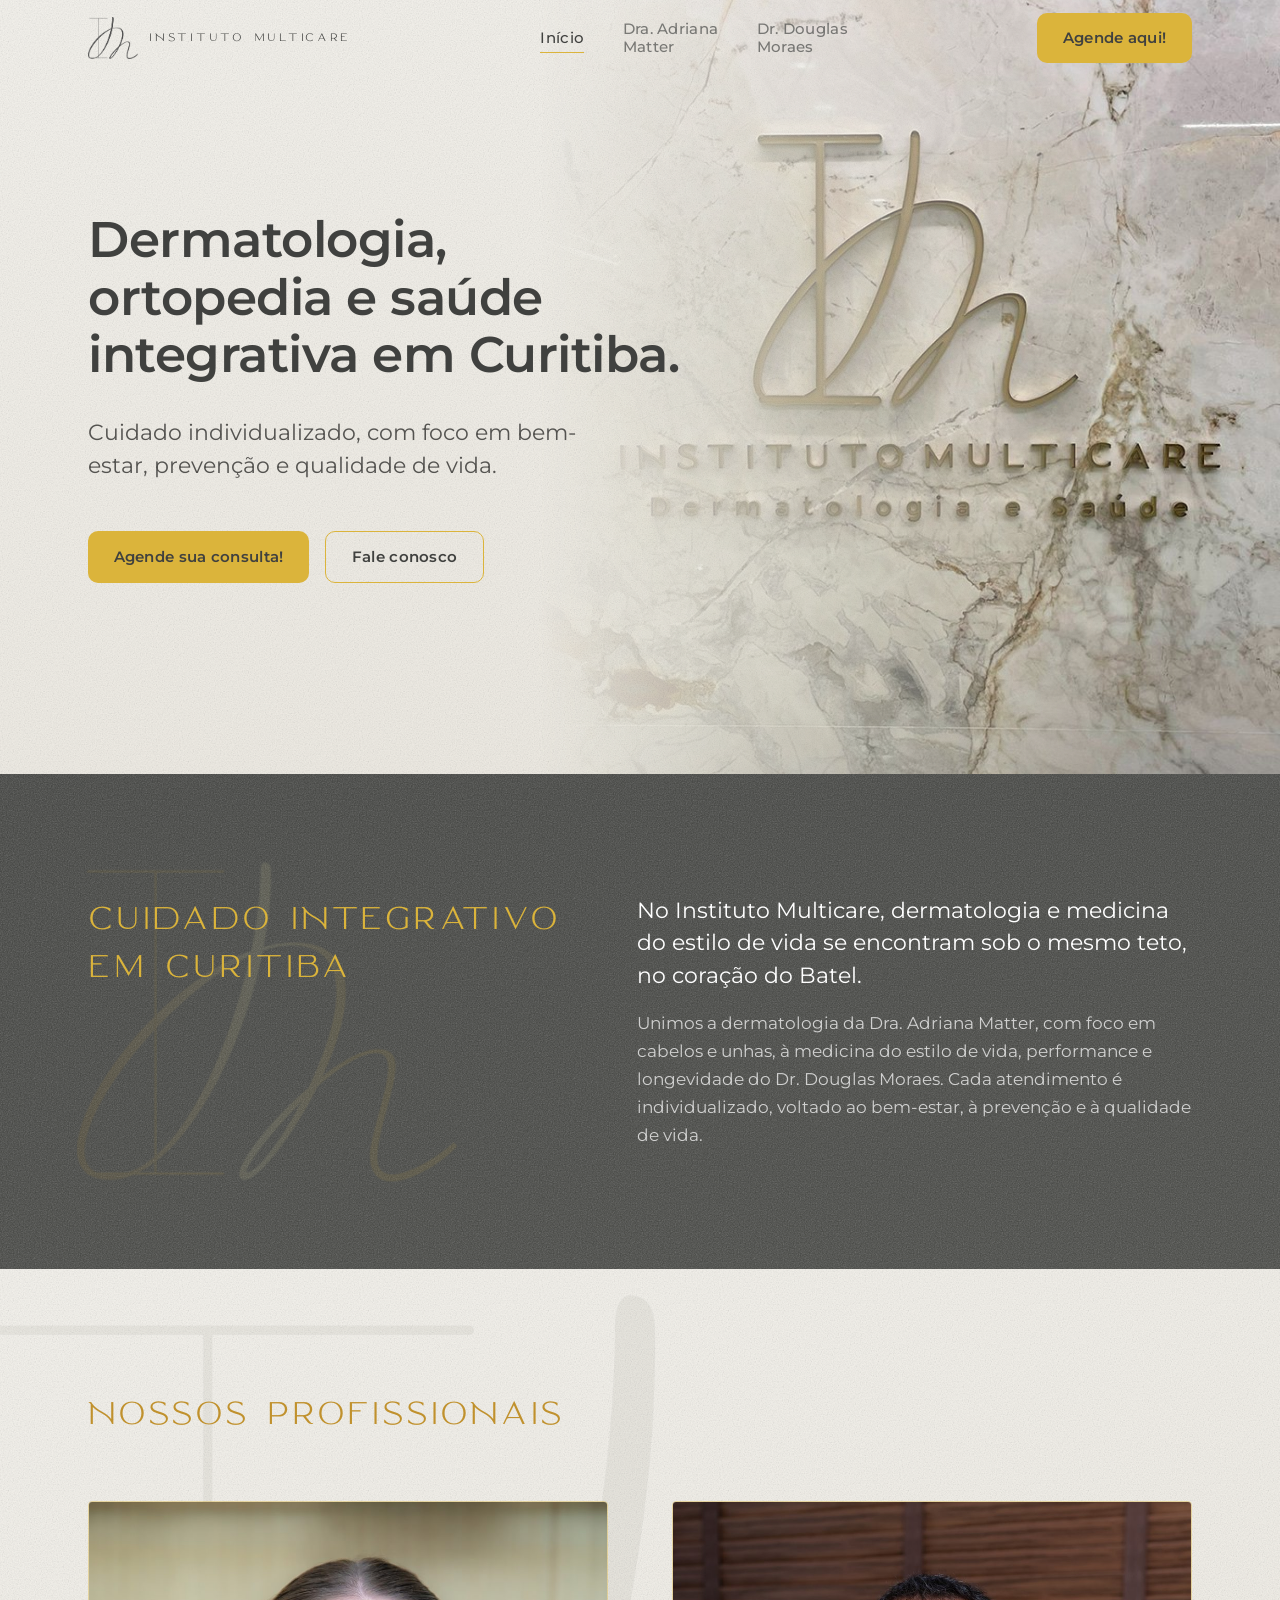
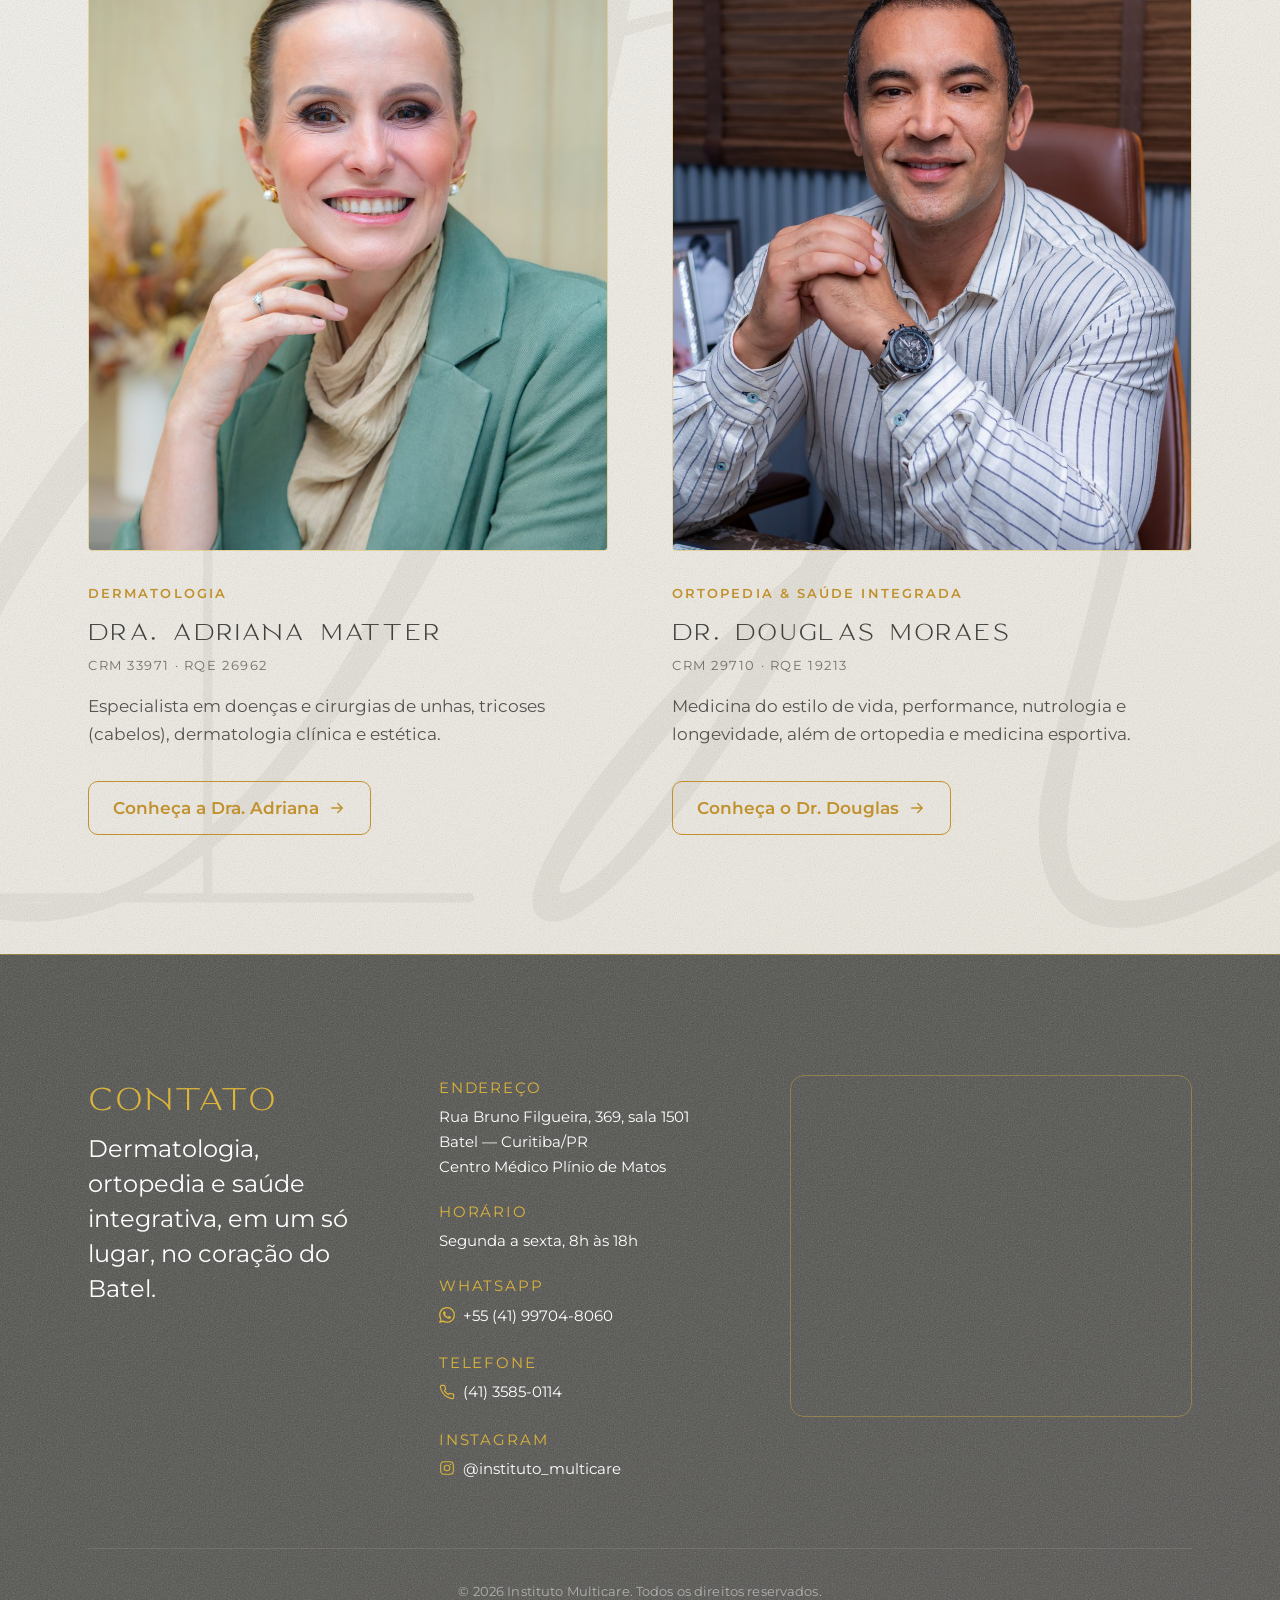
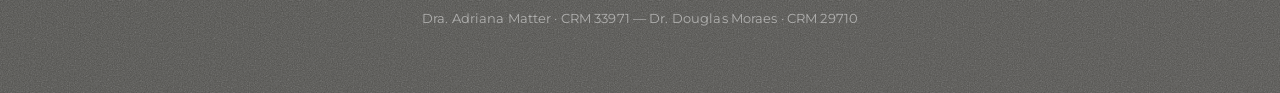
==== index.html @ b4314ad3 "Constrói página da Dra. Adriana e ajusta descrição na Início - Página Adriana: hero, bio, foco em do" ====
<!DOCTYPE html>
<html lang="pt-BR">
  <head>
    <meta charset="UTF-8" />
    <meta name="viewport" content="width=device-width, initial-scale=1.0" />
    <title>Instituto Multicare — Dermatologia, Ortopedia e Saúde Integrativa em Curitiba</title>
    <meta
      name="description"
      content="Instituto Multicare: dermatologia com a Dra. Adriana Matter e ortopedia, medicina do estilo de vida e longevidade com o Dr. Douglas Moraes, no Batel, Curitiba."
    />

    <link rel="preconnect" href="https://fonts.googleapis.com" />
    <link rel="preconnect" href="https://fonts.gstatic.com" crossorigin />
    <link
      href="https://fonts.googleapis.com/css2?family=Montserrat:wght@400;500;600;700&display=swap"
      rel="stylesheet"
    />
    <link rel="preload" as="font" type="font/woff2" href="assets/fonts/marisa.woff2" crossorigin />
    <link rel="icon" href="favicon.ico" sizes="any" />
    <link rel="icon" type="image/png" sizes="32x32" href="assets/img/favicon-32.png" />
    <link rel="apple-touch-icon" href="assets/img/apple-touch-icon.png" />

    <link rel="canonical" href="https://institutomulticare.com.br/" />
    <meta property="og:type" content="website" />
    <meta property="og:site_name" content="Instituto Multicare" />
    <meta property="og:locale" content="pt_BR" />
    <meta property="og:url" content="https://institutomulticare.com.br/" />
    <meta property="og:title" content="Instituto Multicare — Dermatologia, Ortopedia e Saúde Integrativa em Curitiba" />
    <meta property="og:description" content="Instituto Multicare: dermatologia com a Dra. Adriana Matter e ortopedia, medicina do estilo de vida e longevidade com o Dr. Douglas Moraes, no Batel, Curitiba." />
    <meta property="og:image" content="https://institutomulticare.com.br/assets/img/og-image.png" />
    <meta property="og:image:width" content="1200" />
    <meta property="og:image:height" content="630" />
    <meta name="twitter:card" content="summary_large_image" />
    <meta name="twitter:title" content="Instituto Multicare — Dermatologia, Ortopedia e Saúde Integrativa em Curitiba" />
    <meta name="twitter:description" content="Instituto Multicare: dermatologia com a Dra. Adriana Matter e ortopedia, medicina do estilo de vida e longevidade com o Dr. Douglas Moraes, no Batel, Curitiba." />
    <meta name="twitter:image" content="https://institutomulticare.com.br/assets/img/og-image.png" />

    <link rel="stylesheet" href="assets/css/styles.css" />
    <script src="assets/js/main.js" defer></script>
  </head>
  <body>
    <a class="skip-link" href="#main">Pular para o conteúdo</a>

    <!-- ===================== Navbar (compartilhada) ===================== -->
    <header class="nav nav--on-light" data-nav>
      <div class="container nav__inner">
        <a class="nav__brand" href="index.html" aria-label="Instituto Multicare — Início">
          <img src="assets/img/isotipo-branco.png" alt="" width="262" height="220" />
          <span class="nav__wordmark">Instituto Multicare</span>
        </a>

        <nav aria-label="Navegação principal">
          <ul class="nav__menu">
            <li><a class="nav__link" href="index.html" aria-current="page">Início</a></li>
            <li><a class="nav__link" href="adriana.html">Dra. Adriana<br />Matter</a></li>
            <li><a class="nav__link" href="douglas.html">Dr. Douglas<br />Moraes</a></li>
          </ul>
        </nav>

        <div class="nav__actions">
          <a
            class="btn btn--primary"
            href="https://wa.me/5541997048060?text=Ol%C3%A1!%20Gostaria%20de%20agendar%20uma%20consulta%20no%20Instituto%20Multicare.%20Poderiam%20me%20ajudar%20com%20os%20hor%C3%A1rios%20dispon%C3%ADveis%3F"
            target="_blank"
            rel="noopener"
            >Agende aqui!</a
          >
          <button
            class="nav__toggle"
            type="button"
            data-nav-toggle
            aria-expanded="false"
            aria-controls="nav-panel"
            aria-label="Abrir menu"
          >
            <span></span>
          </button>
        </div>
      </div>

      <!-- Painel mobile -->
      <div class="nav__panel" id="nav-panel" data-nav-panel>
        <ul class="nav__menu">
          <li><a class="nav__link" href="index.html" aria-current="page">Início</a></li>
          <li><a class="nav__link" href="adriana.html">Dra. Adriana<br />Matter</a></li>
          <li><a class="nav__link" href="douglas.html">Dr. Douglas<br />Moraes</a></li>
        </ul>
        <a
          class="btn btn--primary"
          href="https://wa.me/5541997048060?text=Ol%C3%A1!%20Gostaria%20de%20agendar%20uma%20consulta%20no%20Instituto%20Multicare.%20Poderiam%20me%20ajudar%20com%20os%20hor%C3%A1rios%20dispon%C3%ADveis%3F"
          target="_blank"
          rel="noopener"
          >Agende sua consulta</a
        >
      </div>
    </header>

    <!-- ===================== Conteúdo ===================== -->
    <main id="main">
      <!-- Hero (provisório — seções da Início serão construídas em seguida) -->
      <section class="hero hero--home">
        <div class="hero__media" role="img" aria-label="Recepção do Instituto Multicare, com a marca em destaque na parede de mármore"></div>
        <div class="container">
          <div class="hero__inner">
            <h1 class="sr-only">
              Instituto Multicare — Dermatologia, Ortopedia e Saúde Integrativa em Curitiba
            </h1>
            <p class="hero__lead reveal">
              Dermatologia, ortopedia e saúde integrativa em Curitiba.
            </p>
            <p class="hero__sub reveal" style="--reveal-delay: 0.12s">
              Cuidado individualizado, com foco em bem-estar, prevenção e
              qualidade de vida.
            </p>
          <div class="hero__cta reveal" style="--reveal-delay: 0.24s">
            <a
              class="btn btn--primary"
              href="https://wa.me/5541997048060?text=Ol%C3%A1!%20Gostaria%20de%20agendar%20uma%20consulta%20no%20Instituto%20Multicare.%20Poderiam%20me%20ajudar%20com%20os%20hor%C3%A1rios%20dispon%C3%ADveis%3F"
              target="_blank"
              rel="noopener"
              >Agende sua consulta!</a
            >
            <a class="btn btn--ghost" href="#contato">Fale conosco</a>
          </div>
          </div>
        </div>
      </section>

      <!-- Sobre o instituto -->
      <section class="section section--dark" aria-labelledby="sobre-titulo">
        <div class="container intro">
          <h2 class="t-headline reveal" id="sobre-titulo">Cuidado integrativo em Curitiba</h2>
          <div class="intro__text reveal" style="--reveal-delay: 0.12s">
            <p>
              No Instituto Multicare, dermatologia e medicina do estilo de vida
              se encontram sob o mesmo teto, no coração do Batel.
            </p>
            <p>
              Unimos a dermatologia da Dra. Adriana Matter, com foco em cabelos e
              unhas, à medicina do estilo de vida, performance e longevidade do
              Dr. Douglas Moraes. Cada atendimento é individualizado, voltado ao
              bem-estar, à prevenção e à qualidade de vida.
            </p>
          </div>
        </div>
      </section>

      <!-- As duas frentes -->
      <section class="section section--light" aria-labelledby="medicos-titulo">
        <div class="container">
          <h2 class="t-headline section-heading section-heading--gold reveal" id="medicos-titulo">Nossos profissionais</h2>
          <div class="fronts">
            <a class="front reveal" href="adriana.html">
              <div class="front__media">
                <img
                  src="assets/img/dra-adriana.jpg"
                  alt="Dra. Adriana Matter"
                  width="1000"
                  height="1500"
                  loading="lazy"
                />
              </div>
              <span class="front__label">Dermatologia</span>
              <h3 class="front__name">Dra. Adriana Matter</h3>
              <p class="front__cred">CRM 33971 · RQE 26962</p>
              <p class="front__desc">
                Especialista em doenças e cirurgias de unhas, tricoses
                (cabelos), dermatologia clínica e estética.
              </p>
              <span class="front__more">
                Conheça a Dra. Adriana
                <svg viewBox="0 0 24 24" fill="none" stroke="currentColor" stroke-width="2" stroke-linecap="round" stroke-linejoin="round" aria-hidden="true"><path d="M5 12h14M13 6l6 6-6 6"/></svg>
              </span>
            </a>

            <a class="front reveal" href="douglas.html" style="--reveal-delay: 0.12s">
              <div class="front__media">
                <img
                  src="assets/img/dr-douglas.jpg"
                  alt="Dr. Douglas Moraes"
                  width="1000"
                  height="1500"
                  loading="lazy"
                />
              </div>
              <span class="front__label">Ortopedia &amp; Saúde Integrada</span>
              <h3 class="front__name">Dr. Douglas Moraes</h3>
              <p class="front__cred">CRM 29710 · RQE 19213</p>
              <p class="front__desc">
                Medicina do estilo de vida, performance, nutrologia e
                longevidade, além de ortopedia e medicina esportiva.
              </p>
              <span class="front__more">
                Conheça o Dr. Douglas
                <svg viewBox="0 0 24 24" fill="none" stroke="currentColor" stroke-width="2" stroke-linecap="round" stroke-linejoin="round" aria-hidden="true"><path d="M5 12h14M13 6l6 6-6 6"/></svg>
              </span>
            </a>
          </div>
        </div>
      </section>
    </main>

    <!-- ===================== Rodapé / Contato (compartilhado) ===================== -->
    <footer class="footer" id="contato">
      <div class="container">
        <div class="footer__grid">
          <div class="footer__brand reveal">
            <span class="eyebrow footer__eyebrow">Contato</span>
            <p>
              Dermatologia, ortopedia e saúde integrativa, em um só lugar, no
              coração do Batel.
            </p>
          </div>

          <div class="reveal" style="--reveal-delay: 0.1s">
            <ul class="footer__list">
              <li>
                <span class="footer__label">Endereço</span>
                Rua Bruno Filgueira, 369, sala 1501<br />Batel — Curitiba/PR<br />Centro
                Médico Plínio de Matos
              </li>
              <li>
                <span class="footer__label">Horário</span>
                Segunda a sexta, 8h às 18h
              </li>
              <li>
                <span class="footer__label">WhatsApp</span>
                <a
                  href="https://wa.me/5541997048060?text=Ol%C3%A1!%20Gostaria%20de%20agendar%20uma%20consulta%20no%20Instituto%20Multicare.%20Poderiam%20me%20ajudar%20com%20os%20hor%C3%A1rios%20dispon%C3%ADveis%3F"
                  target="_blank"
                  rel="noopener"
                  ><svg viewBox="0 0 24 24" fill="currentColor" aria-hidden="true"><path d="M.057 24l1.687-6.163a11.867 11.867 0 0 1-1.587-5.945C.16 5.335 5.495 0 12.05 0a11.82 11.82 0 0 1 8.413 3.488 11.82 11.82 0 0 1 3.48 8.414c-.003 6.557-5.338 11.892-11.893 11.892a11.9 11.9 0 0 1-5.688-1.448L.057 24zm6.597-3.807c1.676.995 3.276 1.591 5.392 1.592 5.448 0 9.886-4.434 9.889-9.885.002-5.462-4.415-9.89-9.881-9.892-5.452 0-9.887 4.434-9.889 9.884a9.86 9.86 0 0 0 1.51 5.26l-.999 3.648 3.737-.981zm11.387-5.464c-.074-.124-.272-.198-.57-.347-.297-.149-1.758-.868-2.031-.967-.272-.099-.47-.149-.669.149-.198.297-.768.967-.941 1.165-.173.198-.347.223-.644.074-.297-.149-1.255-.462-2.39-1.475-.883-.788-1.48-1.761-1.653-2.059-.173-.297-.018-.458.13-.606.134-.133.297-.347.446-.521.151-.172.2-.296.3-.495.099-.198.05-.372-.025-.521-.075-.148-.669-1.611-.916-2.206-.242-.579-.487-.501-.669-.51l-.57-.01c-.198 0-.52.074-.792.372-.272.297-1.04 1.016-1.04 2.479 0 1.462 1.065 2.875 1.213 3.074.149.198 2.096 3.2 5.077 4.487.709.306 1.263.489 1.694.626.712.226 1.36.194 1.872.118.571-.085 1.758-.719 2.006-1.413.248-.695.248-1.29.173-1.414z"/></svg>+55 (41) 99704-8060</a
                >
              </li>
              <li>
                <span class="footer__label">Telefone</span>
                <a href="tel:+554135850114"><svg viewBox="0 0 24 24" fill="none" stroke="currentColor" stroke-width="1.7" stroke-linecap="round" stroke-linejoin="round" aria-hidden="true"><path d="M22 16.92v3a2 2 0 0 1-2.18 2 19.79 19.79 0 0 1-8.63-3.07 19.5 19.5 0 0 1-6-6 19.79 19.79 0 0 1-3.07-8.67A2 2 0 0 1 4.11 2h3a2 2 0 0 1 2 1.72c.13.96.36 1.9.7 2.81a2 2 0 0 1-.45 2.11L8.09 9.91a16 16 0 0 0 6 6l1.27-1.27a2 2 0 0 1 2.11-.45c.91.34 1.85.57 2.81.7A2 2 0 0 1 22 16.92z"/></svg>(41) 3585-0114</a>
              </li>
              <li>
                <span class="footer__label">Instagram</span>
                <a href="https://www.instagram.com/instituto_multicare/" target="_blank" rel="noopener"><svg viewBox="0 0 24 24" fill="none" aria-hidden="true"><rect x="2.5" y="2.5" width="19" height="19" rx="5" stroke="currentColor" stroke-width="1.6"/><circle cx="12" cy="12" r="4.2" stroke="currentColor" stroke-width="1.6"/><circle cx="17.3" cy="6.7" r="1.1" fill="currentColor"/></svg>@instituto_multicare</a>
              </li>
            </ul>
          </div>

          <div class="reveal" style="--reveal-delay: 0.2s">
            <div class="footer__map">
              <iframe
                title="Mapa — Instituto Multicare, Rua Bruno Filgueira 369, Curitiba"
                src="https://maps.google.com/maps?q=Instituto%20Multicare%2C%20Rua%20Bruno%20Filgueira%20369%2C%20Curitiba&z=16&output=embed"
                loading="lazy"
                referrerpolicy="no-referrer-when-downgrade"
              ></iframe>
            </div>
          </div>
        </div>

        <div class="footer__bottom">
          <span>© <span data-year>2026</span> Instituto Multicare. Todos os direitos reservados.</span>
          <span>Dra. Adriana Matter · CRM 33971 — Dr. Douglas Moraes · CRM 29710</span>
        </div>
      </div>
    </footer>
  </body>
</html>
---- assets/css/styles.css ----
/* =========================================================================
   Instituto Multicare — Sistema de design "A Linha Dourada"
   Fundação compartilhada: tokens, base, navbar, rodapé, acordeão.
   ========================================================================= */

/* ---------- Fontes ---------- */
@font-face {
  font-family: "Marisa";
  src: url("../fonts/marisa.woff2") format("woff2");
  font-weight: 400;
  font-style: normal;
  font-display: swap;
}
@font-face {
  font-family: "Marisa";
  src: url("../fonts/marisa-bold.woff2") format("woff2");
  font-weight: 700;
  font-style: normal;
  font-display: swap;
}

/* ---------- Tokens ---------- */
:root {
  /* Paleta (identidade visual travada) */
  --charcoal: #40413f;
  --slate: #545350;
  --gold: #dbb43b;
  --gold-deep: #c0912d;
  --cream: #fff9b8;
  --white: #ffffff;

  /* Tinta */
  --ink: var(--white);
  --ink-muted: rgba(255, 255, 255, 0.72);
  --ink-faint: rgba(255, 255, 255, 0.5);

  /* Superfícies (camadas tonais sobre o fundo) */
  --surface: rgba(255, 255, 255, 0.04);
  --surface-hover: rgba(255, 255, 255, 0.07);

  /* Fios dourados */
  --rule: 1px solid rgba(219, 180, 59, 0.4);
  --rule-strong: 1px solid var(--gold);
  --hairline-faint: 1px solid rgba(255, 255, 255, 0.1);

  /* Superfícies claras (hero + seções claras) */
  --paper-1: #f4f2ec;
  --paper-2: #ece8df;

  /* Grão tátil reutilizável (SVG fractalNoise alpha translúcido).
     Sobre fundo escuro vira textura suave; sobre fundo claro, micro-granulado. */
  --grain: url("data:image/svg+xml,%3Csvg xmlns='http://www.w3.org/2000/svg' width='180' height='180'%3E%3Cfilter id='n'%3E%3CfeTurbulence type='fractalNoise' baseFrequency='0.82' numOctaves='2' stitchTiles='stitch'/%3E%3CfeColorMatrix type='saturate' values='0'/%3E%3CfeComponentTransfer%3E%3CfeFuncA type='linear' slope='0.3'/%3E%3C/feComponentTransfer%3E%3C/filter%3E%3Crect width='100%25' height='100%25' filter='url(%23n)'/%3E%3C/svg%3E");

  /* Tipografia */
  --font-display: "Marisa", "Century Gothic", "Montserrat", sans-serif;
  --font-body: "Montserrat", system-ui, -apple-system, sans-serif;

  /* Espaçamento */
  --space-xs: 0.5rem;
  --space-sm: 1rem;
  --space-md: 2rem;
  --space-lg: 4rem;
  --space-xl: clamp(4.5rem, 10vw, 7.5rem);
  --container: 1200px;
  --gutter: clamp(1.25rem, 5vw, 3rem);

  /* Raio */
  --radius-sm: 2px;
  --radius-md: 4px;
  --radius-btn: 10px;

  /* Movimento */
  --ease-out: cubic-bezier(0.22, 1, 0.36, 1);
  --dur-fast: 0.2s;
  --dur: 0.4s;

  /* Camadas */
  --z-nav: 200;
  --z-nav-panel: 150;
  --z-skip: 300;

  /* Navbar */
  --nav-h: 76px;
}

/* ---------- Reset / base ---------- */
*,
*::before,
*::after {
  box-sizing: border-box;
}
* {
  margin: 0;
}
html {
  scroll-behavior: smooth;
  scroll-padding-top: var(--nav-h);
  -webkit-text-size-adjust: 100%;
}
body {
  min-height: 100vh;
  font-family: var(--font-body);
  font-size: clamp(1rem, 0.96rem + 0.2vw, 1.0625rem);
  line-height: 1.65;
  color: var(--ink);
  background-image: var(--grain),
    linear-gradient(162deg, #3b3c3a 0%, #494a46 52%, #545350 100%);
  background-repeat: repeat, no-repeat;
  background-size: 180px 180px, cover;
  -webkit-font-smoothing: antialiased;
  text-rendering: optimizeLegibility;
}
img {
  display: block;
  max-width: 100%;
  height: auto;
}
a {
  color: inherit;
  text-decoration: none;
}
button {
  font: inherit;
  color: inherit;
  cursor: pointer;
  background: none;
  border: none;
}
:focus-visible {
  outline: 2px solid var(--gold);
  outline-offset: 3px;
  border-radius: var(--radius-sm);
}

/* ---------- Tipografia ---------- */
h1,
h2,
h3 {
  font-family: var(--font-display);
  font-weight: 400;
  line-height: 1.08;
  letter-spacing: 0.04em;
  text-transform: uppercase;
}
.t-display {
  font-size: clamp(2.25rem, 1.3rem + 4.5vw, 4.25rem);
}
.t-headline {
  font-size: clamp(1.75rem, 1.2rem + 2.4vw, 2.75rem);
}
.t-title {
  font-family: var(--font-body);
  font-weight: 600;
  font-size: 1.1875rem;
  letter-spacing: 0.01em;
  text-transform: none;
  line-height: 1.3;
}
.eyebrow {
  font-family: var(--font-body);
  font-weight: 600;
  font-size: 0.8125rem;
  letter-spacing: 0.16em;
  text-transform: uppercase;
  color: var(--gold);
}
p {
  max-width: 68ch;
  color: var(--ink-muted);
}
strong {
  color: var(--ink);
  font-weight: 600;
}

/* ---------- Layout ---------- */
.container {
  width: 100%;
  max-width: var(--container);
  margin-inline: auto;
  padding-inline: var(--gutter);
}
.sr-only {
  position: absolute;
  width: 1px;
  height: 1px;
  padding: 0;
  margin: -1px;
  overflow: hidden;
  clip: rect(0, 0, 0, 0);
  white-space: nowrap;
  border: 0;
}
.section {
  padding-block: var(--space-xl);
}
.skip-link {
  position: absolute;
  left: var(--gutter);
  top: -100%;
  z-index: var(--z-skip);
  padding: 0.75rem 1.25rem;
  background: var(--gold);
  color: var(--charcoal);
  font-weight: 600;
  border-radius: var(--radius-md);
  transition: top var(--dur-fast) var(--ease-out);
}
.skip-link:focus {
  top: var(--space-sm);
}

/* ---------- Botões ---------- */
.btn {
  display: inline-flex;
  align-items: center;
  gap: 0.5rem;
  font-family: var(--font-body);
  font-weight: 600;
  font-size: 0.9375rem;
  letter-spacing: 0.02em;
  padding: 0.8rem 1.6rem;
  border-radius: var(--radius-btn);
  transition: background var(--dur-fast) var(--ease-out),
    color var(--dur-fast) var(--ease-out),
    transform var(--dur-fast) var(--ease-out),
    border-color var(--dur-fast) var(--ease-out);
}
.btn--primary {
  background: var(--gold);
  color: var(--charcoal);
}
.btn--primary:hover {
  background: var(--gold-deep);
  transform: translateY(-2px);
}
.btn--ghost {
  border: var(--rule-strong);
  color: var(--ink);
}
.btn--ghost:hover {
  background: rgba(219, 180, 59, 0.12);
  border-color: var(--gold);
  transform: translateY(-2px);
}

/* ---------- Navbar ---------- */
.nav {
  position: fixed;
  inset: 0 0 auto 0;
  z-index: var(--z-nav);
  height: var(--nav-h);
  display: flex;
  align-items: center;
}
/* Fundo translúcido ao rolar: fica no pseudo-elemento para o .nav NÃO virar
   bloco de contenção dos descendentes position:fixed (o painel mobile). */
.nav::before {
  content: "";
  position: absolute;
  inset: 0;
  z-index: -1;
  background: rgba(56, 57, 55, 0.85);
  -webkit-backdrop-filter: blur(12px);
  backdrop-filter: blur(12px);
  border-bottom: var(--rule);
  opacity: 0;
  transition: opacity var(--dur) var(--ease-out);
  pointer-events: none;
}
.nav.is-scrolled::before {
  opacity: 1;
}
.nav__inner {
  display: flex;
  align-items: center;
  justify-content: space-between;
  gap: var(--space-md);
  width: 100%;
}
.nav__brand {
  display: inline-flex;
  align-items: center;
  gap: 0.7rem;
}
.nav__brand img {
  height: 42px;
  width: auto;
  transition: filter var(--dur) var(--ease-out);
}
.nav__wordmark {
  font-family: var(--font-display);
  text-transform: uppercase;
  letter-spacing: 0.18em;
  font-size: 0.95rem;
  line-height: 1;
  color: var(--ink);
  white-space: nowrap;
  transition: color var(--dur) var(--ease-out);
}
.nav__menu {
  display: flex;
  align-items: center;
  gap: clamp(1.25rem, 3vw, 2.5rem);
  list-style: none;
  padding: 0;
}
.nav__link {
  position: relative;
  display: inline-block;
  font-weight: 500;
  font-size: 0.95rem;
  line-height: 1.18;
  letter-spacing: 0.02em;
  color: var(--ink-muted);
  padding-block: 0.4rem;
  transition: color var(--dur-fast) var(--ease-out);
}
.nav__link::after {
  content: "";
  position: absolute;
  left: 0;
  bottom: 0;
  width: 100%;
  height: 1px;
  background: var(--gold);
  transform: scaleX(0);
  transform-origin: left;
  transition: transform var(--dur) var(--ease-out);
}
.nav__link:hover,
.nav__link[aria-current="page"] {
  color: var(--ink);
}
.nav__link:hover::after,
.nav__link[aria-current="page"]::after {
  transform: scaleX(1);
}
.nav__actions {
  display: flex;
  align-items: center;
  gap: var(--space-sm);
}
.nav__panel {
  display: none;
}
.nav__toggle {
  display: none;
  width: 44px;
  height: 44px;
  align-items: center;
  justify-content: center;
}
.nav__toggle span,
.nav__toggle span::before,
.nav__toggle span::after {
  content: "";
  display: block;
  width: 24px;
  height: 1.5px;
  background: var(--ink);
  transition: transform var(--dur) var(--ease-out),
    opacity var(--dur-fast) var(--ease-out),
    background var(--dur) var(--ease-out);
}
.nav__toggle span::before {
  position: absolute;
  transform: translateY(-7px);
}
.nav__toggle span::after {
  position: absolute;
  transform: translateY(7px);
}
.nav__toggle[aria-expanded="true"] span {
  background: transparent;
}
.nav__toggle[aria-expanded="true"] span::before {
  transform: rotate(45deg);
}
.nav__toggle[aria-expanded="true"] span::after {
  transform: rotate(-45deg);
}

/* Navbar sobre hero clara (só na Início): no topo, antes de rolar, a tinta
   fica escura para contrastar com o fundo claro. Ao rolar (surge o fundo
   grafite translúcido) ou com o menu mobile aberto (painel escuro), volta
   para a tinta clara padrão. */
.nav--on-light:not(.is-scrolled):not(.is-menu-open) .nav__wordmark {
  color: var(--charcoal);
}
.nav--on-light:not(.is-scrolled):not(.is-menu-open) .nav__brand img {
  filter: brightness(0.3);
}
.nav--on-light:not(.is-scrolled):not(.is-menu-open) .nav__link {
  color: rgba(64, 65, 63, 0.66);
}
.nav--on-light:not(.is-scrolled):not(.is-menu-open) .nav__link:hover,
.nav--on-light:not(.is-scrolled):not(.is-menu-open) .nav__link[aria-current="page"] {
  color: var(--charcoal);
}
.nav--on-light:not(.is-scrolled):not(.is-menu-open) .nav__toggle span,
.nav--on-light:not(.is-scrolled):not(.is-menu-open) .nav__toggle span::before,
.nav--on-light:not(.is-scrolled):not(.is-menu-open) .nav__toggle span::after {
  background: var(--charcoal);
}

/* ---------- Navbar mobile ---------- */
@media (max-width: 860px) {
  .nav__toggle {
    display: inline-flex;
    position: relative;
    z-index: calc(var(--z-nav) + 1);
  }
  .nav__menu,
  .nav__actions .btn {
    display: none;
  }
  .nav__panel {
    position: fixed;
    inset: 0;
    z-index: var(--z-nav-panel);
    display: flex;
    flex-direction: column;
    justify-content: center;
    gap: var(--space-md);
    padding: var(--gutter);
    background: linear-gradient(162deg, #393a38, #4d4e4a);
    opacity: 0;
    visibility: hidden;
    transform: translateY(-1rem);
    transition: opacity var(--dur) var(--ease-out),
      transform var(--dur) var(--ease-out), visibility var(--dur);
  }
  .nav__panel.is-open {
    opacity: 1;
    visibility: visible;
    transform: translateY(0);
  }
  .nav__panel .nav__menu {
    display: flex;
    flex-direction: column;
    align-items: flex-start;
    gap: var(--space-md);
  }
  .nav__panel .nav__link {
    font-family: var(--font-display);
    text-transform: uppercase;
    letter-spacing: 0.08em;
    font-size: clamp(1.45rem, 6vw, 1.9rem);
    line-height: 1.12;
    color: var(--ink);
  }
  .nav__panel .btn {
    display: inline-flex;
    align-self: flex-start;
    margin-top: var(--space-sm);
  }
}

/* ---------- Hero (stub reutilizável) ---------- */
.hero {
  min-height: 86vh;
  display: flex;
  align-items: center;
  padding-block: calc(var(--nav-h) + var(--space-lg)) var(--space-xl);
  position: relative;
  overflow: hidden;
}
.hero > .container {
  position: relative;
  z-index: 1;
}
.hero__media {
  position: absolute;
  inset: 0 0 0 auto;
  width: min(58%, 920px);
  background: url("../img/estrutura.jpg") center 38% / cover no-repeat;
  -webkit-mask-image: linear-gradient(to right, transparent 0%, #000 88%);
  mask-image: linear-gradient(to right, transparent 0%, #000 88%);
  z-index: 0;
}
.hero__inner {
  display: flex;
  flex-direction: column;
  gap: var(--space-md);
  max-width: 60rem;
}
.hero--home .hero__inner {
  max-width: 40rem;
}
/* Hero da Início: superfície clara (off-white) com grão, texto cinza.
   A foto à direita (.hero__media) e sua máscara permanecem intocadas — o
   esmaecimento agora revela o fundo claro em vez do grafite. */
.hero--home {
  color: var(--slate);
  background-image: var(--grain),
    linear-gradient(162deg, var(--paper-1) 0%, var(--paper-2) 100%);
  background-repeat: repeat, no-repeat;
  background-size: 180px 180px, cover;
}
.hero--home .hero__lead {
  color: var(--charcoal);
}
.hero--home .hero__sub {
  color: var(--slate);
}
.hero--home .btn--ghost {
  color: var(--charcoal);
}
.hero__logo {
  width: clamp(220px, 32vw, 360px);
}
.hero__tagline {
  font-size: clamp(1.4rem, 1.05rem + 1.4vw, 2.05rem);
  line-height: 1.42;
  color: var(--ink);
  max-width: 32ch;
}
.hero__lead {
  font-size: clamp(2rem, 1.3rem + 2.6vw, 3.1rem);
  line-height: 1.16;
  font-weight: 600;
  letter-spacing: -0.01em;
  color: var(--ink);
  max-width: 18ch;
}
.hero__sub {
  font-size: clamp(1.05rem, 0.98rem + 0.55vw, 1.35rem);
  line-height: 1.55;
  color: rgba(255, 255, 255, 0.82);
  max-width: 34ch;
}
/* Marca d'água do hero (apenas mobile, onde a foto some).
   Isotipo cinza em baixa opacidade — visível sobre o fundo claro. */
.hero--home::after {
  content: "";
  position: absolute;
  inset: 0;
  background: url("../img/isotipo-cinza.png") center / auto 90% no-repeat;
  opacity: 0.07;
  z-index: 0;
  pointer-events: none;
  display: none;
}
.hero__cta {
  display: flex;
  flex-wrap: wrap;
  gap: var(--space-sm);
  margin-top: var(--space-sm);
}
.hero__credentials {
  font-family: var(--font-body);
  font-size: 0.8125rem;
  letter-spacing: 0.14em;
  text-transform: uppercase;
  color: var(--ink-muted);
}

/* ---------- Início: sobre o instituto ---------- */
.intro {
  display: grid;
  grid-template-columns: 0.85fr 1fr;
  gap: clamp(2rem, 6vw, 5rem);
  align-items: start;
}
.intro__text p + p {
  margin-top: 1.1rem;
}
.intro__text p:first-child {
  color: var(--ink);
  font-size: clamp(1.1rem, 1rem + 0.5vw, 1.35rem);
  line-height: 1.5;
}

/* Seção escura (grafite/grão herdado do fundo, texto branco, título dourado).
   Marca d'água: isotipo dourado à esquerda, em baixa opacidade. */
.section--dark {
  position: relative;
  overflow: hidden;
}
.section--dark::before {
  content: "";
  position: absolute;
  left: clamp(24px, 6vw, 130px);
  top: 50%;
  transform: translateY(-50%);
  width: min(34vw, 380px);
  aspect-ratio: 262 / 220;
  background: url("../img/isotipo-dourado.png") center / contain no-repeat;
  opacity: 0.1;
  pointer-events: none;
  z-index: 0;
}
.section--dark > .container {
  position: relative;
  z-index: 1;
}
.section--dark .t-headline {
  color: var(--gold);
}

/* Seção clara (fundo off-white com grão, texto cinza, dourados em bronze).
   Marca d'água: isotipo cinza centralizado, em baixa opacidade. */
.section--light {
  position: relative;
  overflow: hidden;
  color: var(--slate);
  background-image: var(--grain),
    linear-gradient(162deg, var(--paper-1) 0%, var(--paper-2) 100%);
  background-repeat: repeat, no-repeat;
  background-size: 180px 180px, cover;
}
.section--light::before {
  content: "";
  position: absolute;
  inset: 0;
  background: url("../img/isotipo-cinza.png") center center / auto 120% no-repeat;
  opacity: 0.06;
  z-index: 0;
  pointer-events: none;
}
.section--light > .container {
  position: relative;
  z-index: 1;
}
.section--light p {
  color: var(--slate);
}
.section--light .intro__text p:first-child {
  color: var(--charcoal);
}
/* Dourados ganham contraste sobre o claro: bronze no lugar do ouro. */
.section--light .t-headline,
.section--light .section-heading--gold {
  color: var(--gold-deep);
}
.section-heading--gold {
  color: var(--gold);
}

/* Cartões "duas frentes" sobre fundo claro: ajustes de tinta para contraste. */
.section--light .front__name {
  color: var(--charcoal);
}
.section--light .front__label {
  color: var(--gold-deep);
}
.section--light .front__cred {
  color: rgba(64, 65, 63, 0.7);
}
.section--light .front__more {
  color: var(--gold-deep);
  border-color: var(--gold-deep);
}
.section--light .front:hover .front__more,
.section--light .front:focus-visible .front__more {
  background: var(--gold-deep);
  color: var(--white);
}

/* ---------- Início: as duas frentes ---------- */
.section-heading {
  margin-bottom: var(--space-lg);
}
.fronts {
  display: grid;
  grid-template-columns: repeat(2, 1fr);
  gap: clamp(2rem, 5vw, 4rem);
}
.front {
  display: flex;
  flex-direction: column;
  color: inherit;
}
.front__media {
  position: relative;
  aspect-ratio: 4 / 5;
  overflow: hidden;
  border: var(--rule);
  border-radius: var(--radius-md);
  margin-bottom: var(--space-md);
}
.front__media img {
  width: 100%;
  height: 100%;
  object-fit: cover;
  object-position: center 15%;
  transition: transform 0.7s var(--ease-out);
}
.front:hover .front__media,
.front:focus-visible .front__media {
  border-color: var(--gold);
}
.front:hover .front__media img {
  transform: scale(1.045);
}
.front__label {
  font-family: var(--font-body);
  font-weight: 600;
  font-size: 0.8125rem;
  letter-spacing: 0.16em;
  text-transform: uppercase;
  color: var(--gold);
  margin-bottom: 0.6rem;
}
.front__name {
  font-size: clamp(1.5rem, 1.2rem + 1vw, 2rem);
  margin-bottom: 0.4rem;
}
.front__cred {
  font-size: 0.8125rem;
  letter-spacing: 0.12em;
  text-transform: uppercase;
  color: var(--ink-muted);
  margin-bottom: var(--space-sm);
}
.front__desc {
  margin-bottom: var(--space-md);
}
.front__more {
  display: inline-flex;
  align-items: center;
  align-self: flex-start;
  gap: 0.55rem;
  margin-top: auto;
  font-weight: 600;
  color: var(--gold);
  border: var(--rule-strong);
  padding: 0.75rem 1.5rem;
  border-radius: var(--radius-btn);
  transition: background var(--dur-fast) var(--ease-out),
    color var(--dur-fast) var(--ease-out);
}
.front:hover .front__more,
.front:focus-visible .front__more {
  background: var(--gold);
  color: var(--charcoal);
}
.front__more svg {
  width: 18px;
  height: 18px;
  flex: none;
  transition: transform var(--dur) var(--ease-out);
}
.front:hover .front__more svg,
.front:focus-visible .front__more svg {
  transform: translateX(5px);
}
@media (max-width: 820px) {
  .hero__media {
    display: none;
  }
  .hero--home::after {
    display: block;
  }
  .section--light::before {
    display: none;
  }
  .hero--home .hero__inner {
    max-width: none;
  }
  .hero__tagline {
    max-width: 24ch;
  }
  .intro {
    grid-template-columns: 1fr;
    gap: var(--space-md);
  }
  .fronts {
    grid-template-columns: 1fr;
    gap: var(--space-xl);
  }
}

/* ---------- Acordeão (componente de assinatura) ---------- */
.accordion {
  border-top: var(--rule);
}
.accordion__item {
  border-bottom: var(--rule);
}
.accordion__trigger {
  display: flex;
  align-items: center;
  justify-content: space-between;
  gap: var(--space-sm);
  width: 100%;
  padding: 1.4rem 0;
  text-align: left;
  font-family: var(--font-body);
  font-weight: 600;
  font-size: clamp(1.05rem, 1rem + 0.4vw, 1.25rem);
  color: var(--ink);
  transition: color var(--dur-fast) var(--ease-out);
}
.accordion__trigger:hover {
  color: var(--gold);
}
.accordion__icon {
  flex: none;
  position: relative;
  width: 16px;
  height: 16px;
}
.accordion__icon::before,
.accordion__icon::after {
  content: "";
  position: absolute;
  inset: 0;
  margin: auto;
  background: var(--gold);
  transition: transform var(--dur) var(--ease-out),
    opacity var(--dur-fast) var(--ease-out);
}
.accordion__icon::before {
  width: 16px;
  height: 1.5px;
}
.accordion__icon::after {
  width: 1.5px;
  height: 16px;
}
.accordion__trigger[aria-expanded="true"] .accordion__icon::after {
  transform: rotate(90deg);
  opacity: 0;
}
.accordion__panel {
  display: grid;
  grid-template-rows: 0fr;
  transition: grid-template-rows var(--dur) var(--ease-out);
}
.accordion__panel.is-open {
  grid-template-rows: 1fr;
}
.accordion__panel > div {
  overflow: hidden;
}
.accordion__body {
  padding-bottom: 1.6rem;
  color: var(--ink-muted);
}

/* ---------- Páginas de médico: Sobre (bio), foco e áreas ---------- */
.section .eyebrow {
  display: block;
  margin-bottom: 1rem;
}
.bio {
  display: grid;
  grid-template-columns: minmax(0, 0.72fr) minmax(0, 1fr);
  gap: clamp(2rem, 6vw, 5rem);
  align-items: center;
}
.bio__text .t-headline {
  margin-bottom: var(--space-md);
}
.bio__text p + p {
  margin-top: 1.1rem;
}
.bio__text p:first-of-type {
  color: var(--ink);
  font-size: clamp(1.1rem, 1rem + 0.5vw, 1.35rem);
  line-height: 1.5;
}
.section--light .bio__text p:first-of-type {
  color: var(--charcoal);
}
.bio__cred {
  margin-top: var(--space-md);
  font-size: 0.8125rem;
  letter-spacing: 0.14em;
  text-transform: uppercase;
  color: var(--ink-muted);
}
.section--light .bio__cred {
  color: rgba(64, 65, 63, 0.7);
}

/* Placeholder de foto: bloco marcado até o cliente fornecer o arquivo final.
   Trocar o bloco inteiro por <img> mantendo a mesma proporção. */
.photo-ph {
  display: flex;
  flex-direction: column;
  align-items: center;
  justify-content: center;
  gap: 0.6rem;
  aspect-ratio: 4 / 5;
  padding: var(--space-md);
  text-align: center;
  border: 1px dashed rgba(219, 180, 59, 0.55);
  border-radius: var(--radius-md);
  background: var(--surface);
}
.photo-ph__label {
  font-weight: 600;
  font-size: 0.8125rem;
  letter-spacing: 0.14em;
  text-transform: uppercase;
  color: var(--gold);
}
.photo-ph__hint {
  font-size: 0.875rem;
  line-height: 1.5;
  color: var(--ink-muted);
  max-width: 32ch;
}
.section--light .photo-ph {
  border-color: rgba(192, 145, 45, 0.6);
  background: rgba(64, 65, 63, 0.05);
}
.section--light .photo-ph__label {
  color: var(--gold-deep);
}
.section--light .photo-ph__hint {
  color: var(--slate);
}

/* Faixa-destaque (ex.: Unhas na página da Dra. Adriana) */
.focus {
  display: grid;
  grid-template-columns: minmax(0, 1.1fr) minmax(0, 0.9fr);
  gap: clamp(2rem, 6vw, 5rem);
  align-items: start;
}
.focus__intro .t-headline {
  margin-bottom: var(--space-md);
}
.focus__intro p + p {
  margin-top: 1.1rem;
}
.focus__lists {
  display: grid;
  grid-template-columns: repeat(2, minmax(0, 1fr));
  gap: var(--space-md) var(--space-lg);
  margin-top: var(--space-lg);
}

/* Listas de especialidade: itens separados por fios dourados hairline */
.spec-block__label {
  display: block;
  font-weight: 600;
  font-size: 0.8125rem;
  letter-spacing: 0.12em;
  text-transform: uppercase;
  color: var(--gold);
  margin-bottom: 0.6rem;
}
.spec-list {
  list-style: none;
  padding: 0;
  border-top: var(--rule);
}
.spec-list li {
  padding-block: 0.6rem;
  border-bottom: var(--rule);
  color: var(--ink-muted);
}
.section--light .spec-block__label {
  color: var(--gold-deep);
}
.section--light .spec-list {
  border-top-color: rgba(192, 145, 45, 0.4);
}
.section--light .spec-list li {
  border-bottom-color: rgba(192, 145, 45, 0.4);
  color: var(--slate);
}

/* Acordeão sobre faixa clara: tinta grafite, dourados em bronze */
.section--light .accordion {
  border-top-color: rgba(192, 145, 45, 0.45);
}
.section--light .accordion__item {
  border-bottom-color: rgba(192, 145, 45, 0.45);
}
.section--light .accordion__trigger {
  color: var(--charcoal);
}
.section--light .accordion__trigger:hover {
  color: var(--gold-deep);
}
.section--light .accordion__icon::before,
.section--light .accordion__icon::after {
  background: var(--gold-deep);
}
.section--light .accordion__body {
  color: var(--slate);
}
.accordion__body > p {
  margin-bottom: var(--space-md);
}
.accordion__cols {
  display: grid;
  grid-template-columns: repeat(2, minmax(0, 1fr));
  gap: var(--space-md) var(--space-lg);
}

/* CTA final das páginas de médico */
.cta-band {
  margin-top: var(--space-xl);
  padding-top: var(--space-lg);
  border-top: var(--rule);
  display: flex;
  flex-direction: column;
  align-items: center;
  text-align: center;
  gap: var(--space-sm);
}
.section--light .cta-band {
  border-top-color: rgba(192, 145, 45, 0.45);
}
.cta-band p {
  max-width: 46ch;
}
.cta-band .btn {
  margin-top: var(--space-xs);
}

@media (max-width: 820px) {
  .bio,
  .focus {
    grid-template-columns: 1fr;
  }
  .bio__media {
    max-width: 420px;
  }
  .focus__lists,
  .accordion__cols {
    grid-template-columns: 1fr;
  }
}

/* ---------- Rodapé / Contato ---------- */
.footer {
  border-top: var(--rule);
  padding-block: var(--space-xl) var(--space-lg);
  font-size: 0.95rem;
  color: var(--ink);
}
.footer__grid {
  display: grid;
  grid-template-columns: 1fr 1fr 1.4fr;
  gap: var(--space-lg);
  align-items: start;
}
.footer__brand {
  display: flex;
  flex-direction: column;
  align-items: flex-start;
  text-align: left;
  gap: 0.7rem;
}
.footer__eyebrow {
  font-family: var(--font-display);
  font-weight: 400;
  font-size: clamp(1.75rem, 1.2rem + 2.4vw, 2.75rem);
  letter-spacing: 0.04em;
  line-height: 1.05;
  color: var(--gold);
}
.footer__brand p {
  max-width: 30ch;
  color: var(--ink);
  font-size: clamp(1.15rem, 1.02rem + 0.6vw, 1.5rem);
  line-height: 1.45;
}
.footer__list {
  list-style: none;
  padding: 0;
  display: grid;
  gap: 1.25rem;
}
.footer__list a {
  display: inline-flex;
  align-items: center;
  gap: 0.5rem;
  color: var(--ink);
  transition: color var(--dur-fast) var(--ease-out);
}
.footer__list a svg {
  width: 16px;
  height: 16px;
  flex: none;
  color: var(--gold);
}
.footer__list a:hover {
  color: var(--gold);
}
.footer__label {
  display: block;
  letter-spacing: 0.12em;
  text-transform: uppercase;
  color: var(--gold);
  margin-bottom: 0.25rem;
}
.footer__map {
  border: var(--rule);
  border-radius: 14px;
  overflow: hidden;
  aspect-ratio: 4 / 3.4;
}
.footer__map iframe {
  width: 100%;
  height: 100%;
  border: 0;
  display: block;
}
.footer__bottom {
  margin-top: var(--space-lg);
  padding-top: var(--space-md);
  border-top: var(--hairline-faint);
  display: flex;
  flex-direction: column;
  align-items: center;
  text-align: center;
  gap: 0.4rem;
  font-size: 0.8rem;
  letter-spacing: 0.01em;
  color: var(--ink-faint);
}

@media (max-width: 860px) {
  .footer__grid {
    grid-template-columns: 1fr;
    gap: var(--space-lg);
  }
  .footer__brand {
    align-items: center;
    text-align: center;
  }
  .footer__brand p {
    margin-inline: auto;
  }
}

/* ---------- Revelação suave (load + scroll) ---------- */
@media (prefers-reduced-motion: no-preference) {
  .reveal {
    opacity: 0;
    transform: translateY(28px);
    transition: opacity 0.8s var(--ease-out), transform 0.8s var(--ease-out);
    transition-delay: var(--reveal-delay, 0s);
    will-change: opacity, transform;
  }
  .reveal.is-visible {
    opacity: 1;
    transform: none;
  }
}

/* ---------- Reduced motion ---------- */
@media (prefers-reduced-motion: reduce) {
  html {
    scroll-behavior: auto;
  }
  *,
  *::before,
  *::after {
    transition-duration: 0.01ms !important;
    animation-duration: 0.01ms !important;
  }
}
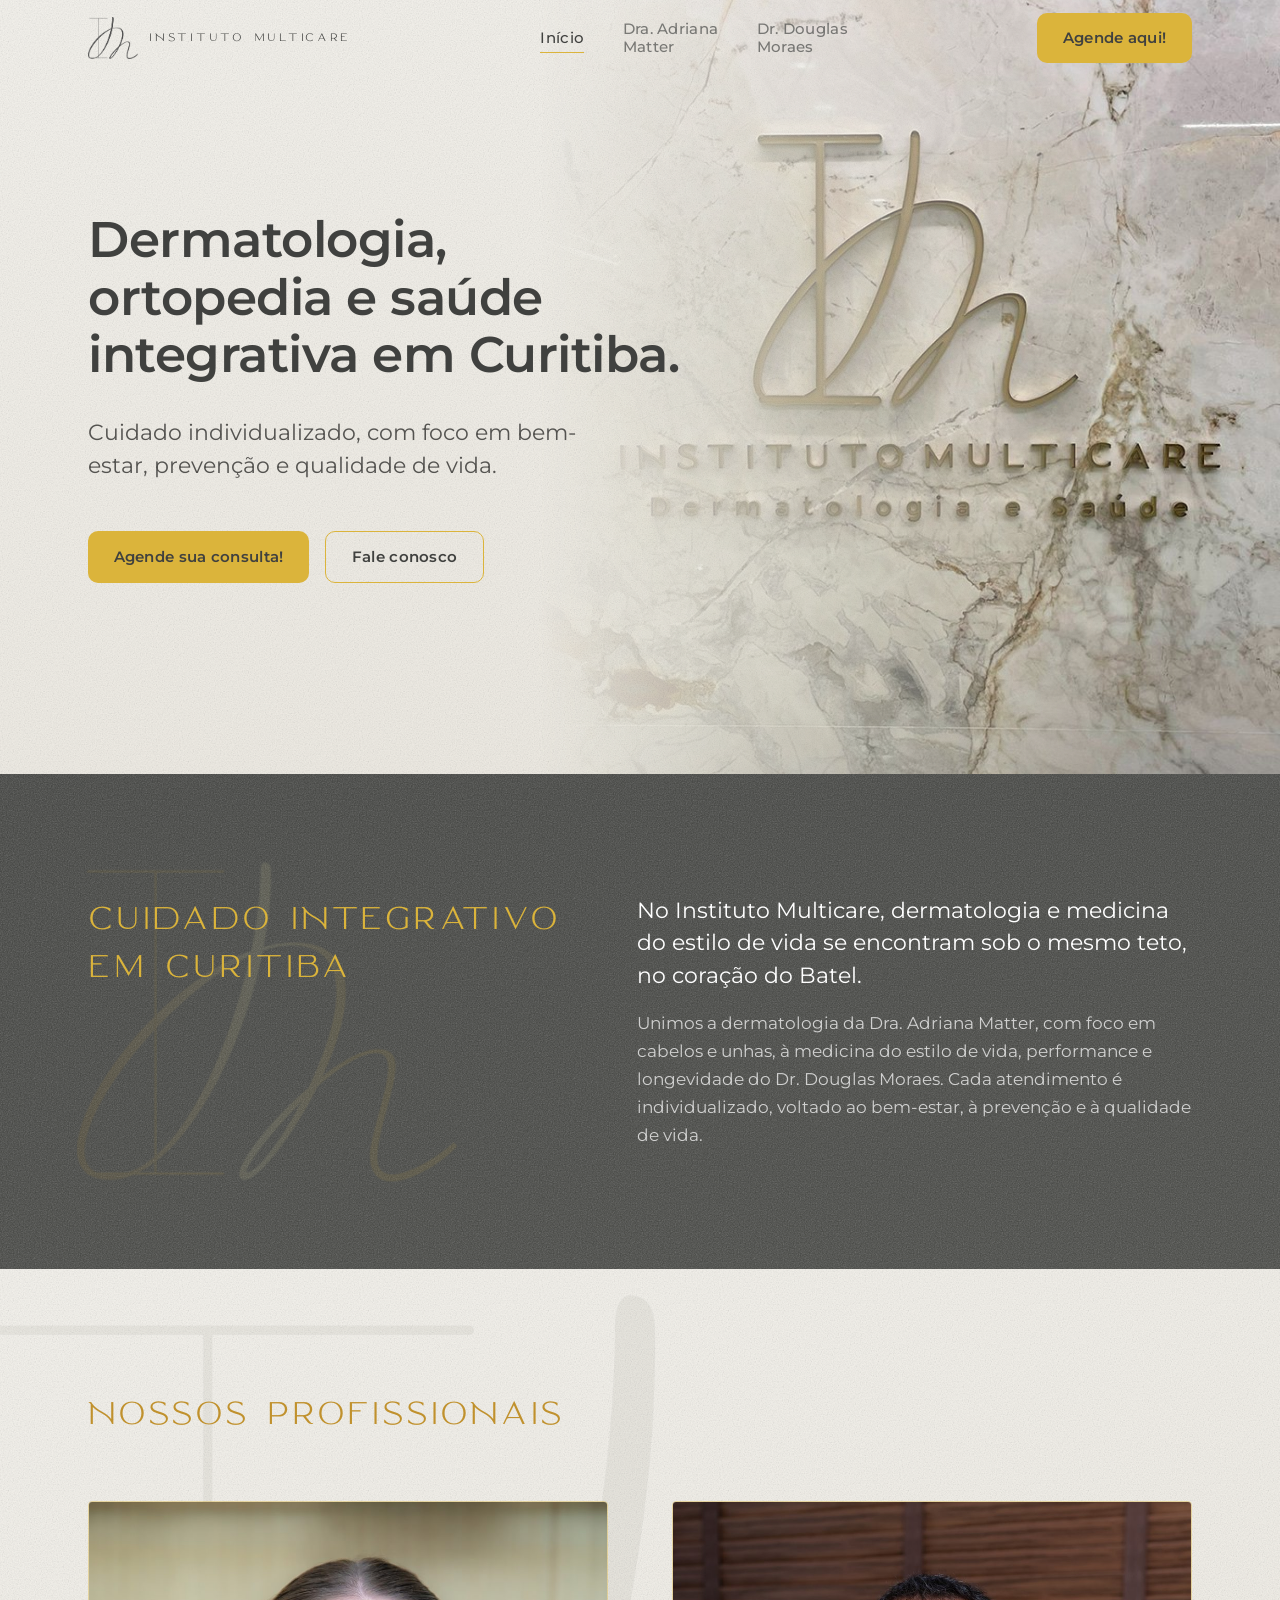
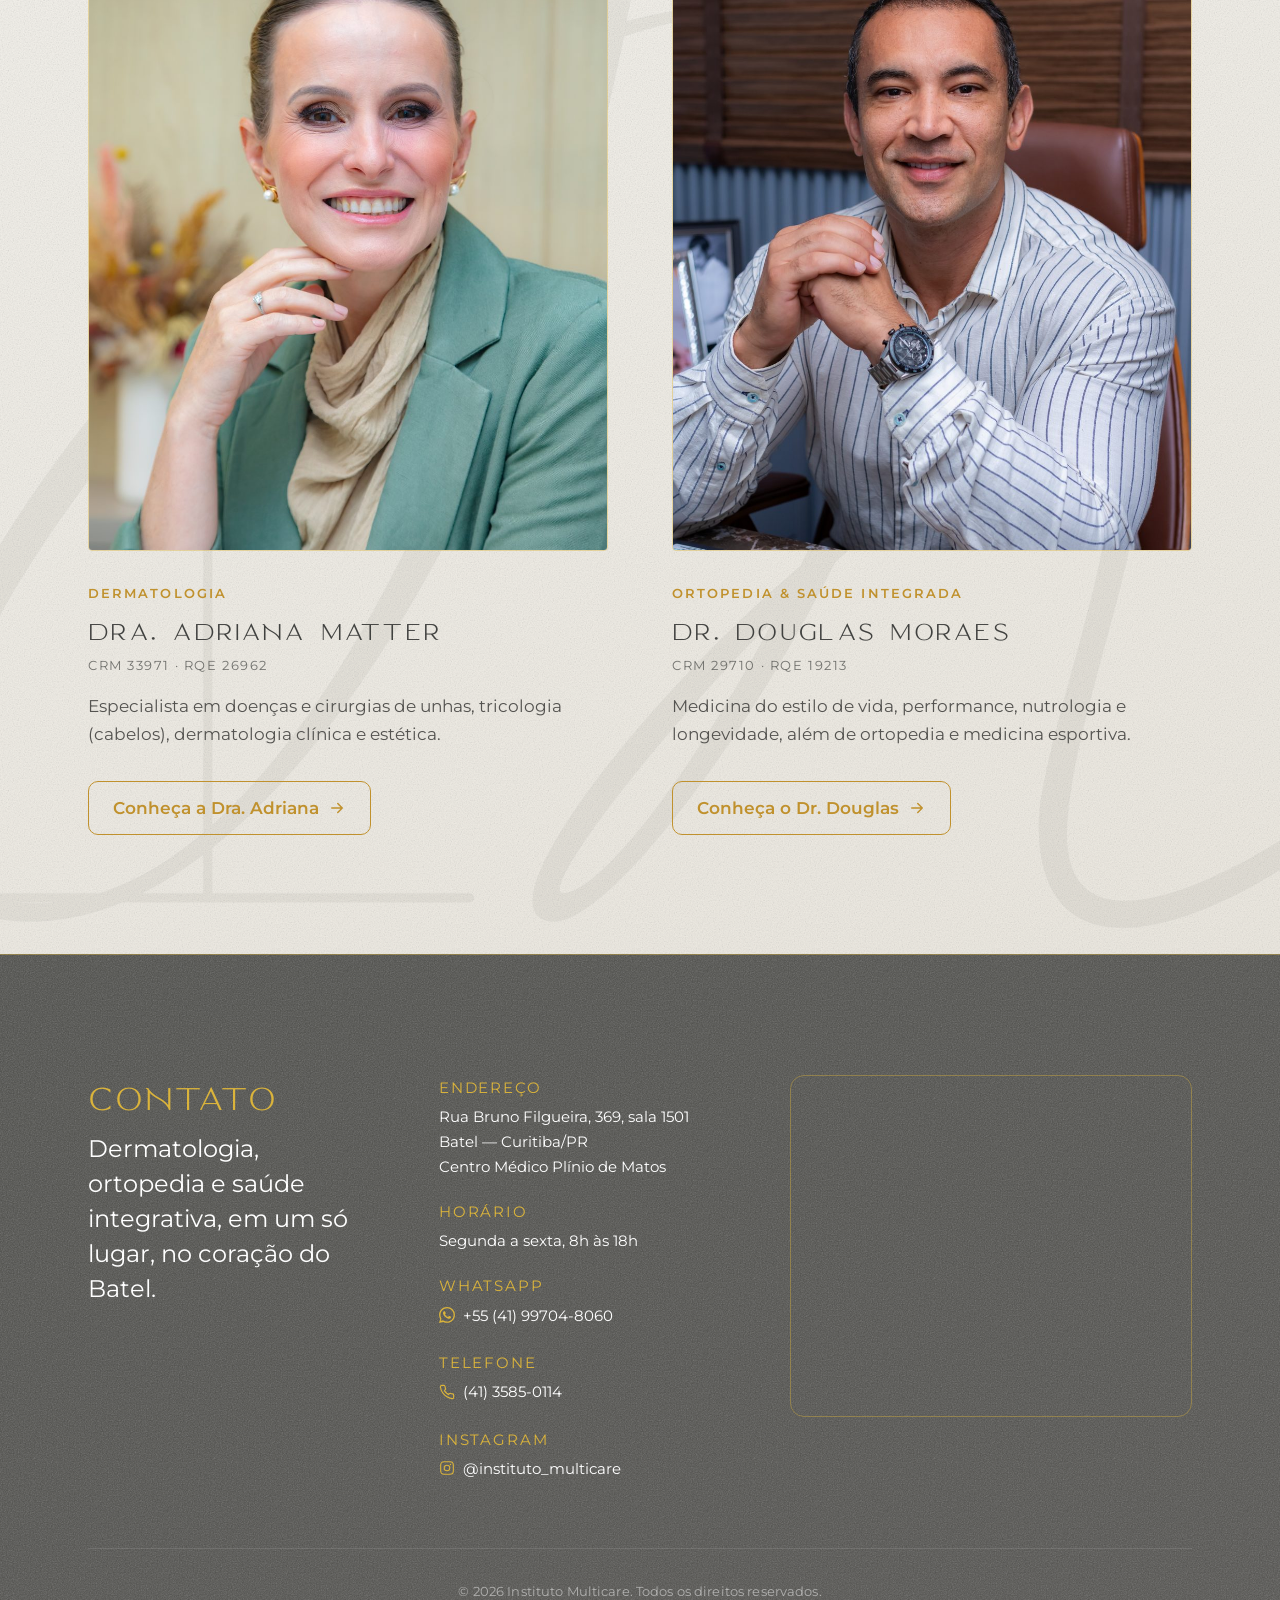
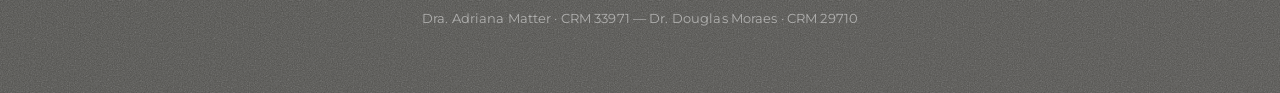
==== commit 10b9045d: "Dra. Adriana: "tricologia (cabelos)" e 2ª preceptoria na Formação - Troca "tricoses (cabelos)" por "" ====
--- a/index.html
+++ b/index.html
@@ -164,7 +164,7 @@
               <h3 class="front__name">Dra. Adriana Matter</h3>
               <p class="front__cred">CRM 33971 · RQE 26962</p>
               <p class="front__desc">
-                Especialista em doenças e cirurgias de unhas, tricoses
+                Especialista em doenças e cirurgias de unhas, tricologia
                 (cabelos), dermatologia clínica e estética.
               </p>
               <span class="front__more">
--- a/assets/css/styles.css
+++ b/assets/css/styles.css
@@ -556,6 +556,43 @@
   color: var(--ink-muted);
 }
 
+/* ---------- Hero da Dra. Adriana (faixa clara, foto à direita) ---------- */
+.hero--adriana .hero__media {
+  background-image: url("../img/adriana-hero.webp");
+  background-position: center 22%;
+}
+.hero--adriana .hero__inner {
+  /* Largura suficiente para o nome caber em uma linha só no desktop. */
+  max-width: 45rem;
+}
+.hero__eyebrow {
+  font-family: var(--font-body);
+  font-weight: 600;
+  font-size: 0.8125rem;
+  letter-spacing: 0.16em;
+  text-transform: uppercase;
+  color: var(--gold-deep);
+}
+.hero__title {
+  font-family: var(--font-display);
+  font-weight: 400;
+  text-transform: uppercase;
+  letter-spacing: 0.03em;
+  font-size: clamp(2.4rem, 1.4rem + 4.2vw, 3.9rem);
+  line-height: 1.05;
+  color: var(--charcoal);
+  /* Nome em uma linha só nas telas largas; só quebra quando o
+     espaço físico realmente não comporta (celular). */
+  max-width: none;
+  text-wrap: balance;
+}
+.hero--adriana .hero__tagline {
+  color: var(--slate);
+}
+.hero--adriana .hero__credentials {
+  color: rgba(64, 65, 63, 0.7);
+}
+
 /* ---------- Início: sobre o instituto ---------- */
 .intro {
   display: grid;
@@ -623,6 +660,13 @@
   position: relative;
   z-index: 1;
 }
+/* Marca d'água por seção: mais discreta ou ausente. */
+.section--mark-faint::before {
+  opacity: 0.028;
+}
+.section--mark-none::before {
+  display: none;
+}
 .section--light p {
   color: var(--slate);
 }
@@ -772,6 +816,63 @@
   }
 }
 
+/* ---------- Áreas de atuação: foto + acordeão lado a lado ----------
+   A foto tem proporção fixa (4/5) e fica alinhada ao topo: o acordeão
+   cresce/encolhe abaixo sem alterar o enquadramento da imagem. */
+.areas {
+  display: grid;
+  grid-template-columns: minmax(0, 0.6fr) minmax(0, 1fr);
+  gap: clamp(2rem, 6vw, 5rem);
+  align-items: start;
+}
+.areas__media .photo--areas {
+  aspect-ratio: 3 / 5;
+  object-position: center center;
+}
+
+/* ---------- Áreas de atuação: cabeçalho + dica de uso ---------- */
+.areas-head {
+  margin-bottom: var(--space-md);
+}
+.areas-head .t-headline {
+  margin-top: 0.4rem;
+}
+/* Linha que ensina o paciente a abrir os itens; espelha o anel +/− do acordeão. */
+.areas-hint {
+  display: flex;
+  align-items: center;
+  gap: 0.7rem;
+  margin-top: 1rem;
+  font-size: 0.975rem;
+  line-height: 1.4;
+  text-wrap: pretty;
+  color: var(--slate);
+}
+.areas-hint__icon {
+  flex: none;
+  position: relative;
+  width: 24px;
+  height: 24px;
+  border-radius: 50%;
+  border: 1px solid rgba(192, 145, 45, 0.55);
+}
+.areas-hint__icon::before,
+.areas-hint__icon::after {
+  content: "";
+  position: absolute;
+  inset: 0;
+  margin: auto;
+  background: var(--gold-deep);
+}
+.areas-hint__icon::before {
+  width: 10px;
+  height: 1.5px;
+}
+.areas-hint__icon::after {
+  width: 1.5px;
+  height: 10px;
+}
+
 /* ---------- Acordeão (componente de assinatura) ---------- */
 .accordion {
   border-top: var(--rule);
@@ -784,23 +885,33 @@
   align-items: center;
   justify-content: space-between;
   gap: var(--space-sm);
-  width: 100%;
-  padding: 1.4rem 0;
+  width: calc(100% + 1.8rem);
+  margin-inline: -0.9rem;
+  padding: 1.2rem 0.9rem;
+  border-radius: var(--radius-md);
   text-align: left;
+  cursor: pointer;
   font-family: var(--font-body);
   font-weight: 600;
   font-size: clamp(1.05rem, 1rem + 0.4vw, 1.25rem);
   color: var(--ink);
-  transition: color var(--dur-fast) var(--ease-out);
+  transition: color var(--dur-fast) var(--ease-out),
+    background var(--dur-fast) var(--ease-out);
 }
 .accordion__trigger:hover {
   color: var(--gold);
-}
+  background: var(--surface-hover);
+}
+/* Anel +/− : sinaliza claramente um botão que abre/fecha. */
 .accordion__icon {
   flex: none;
   position: relative;
-  width: 16px;
-  height: 16px;
+  width: 34px;
+  height: 34px;
+  border-radius: 50%;
+  border: 1px solid rgba(219, 180, 59, 0.5);
+  transition: background var(--dur-fast) var(--ease-out),
+    border-color var(--dur-fast) var(--ease-out);
 }
 .accordion__icon::before,
 .accordion__icon::after {
@@ -810,15 +921,29 @@
   margin: auto;
   background: var(--gold);
   transition: transform var(--dur) var(--ease-out),
-    opacity var(--dur-fast) var(--ease-out);
+    opacity var(--dur-fast) var(--ease-out),
+    background var(--dur-fast) var(--ease-out);
 }
 .accordion__icon::before {
-  width: 16px;
+  width: 13px;
   height: 1.5px;
 }
 .accordion__icon::after {
   width: 1.5px;
-  height: 16px;
+  height: 13px;
+}
+.accordion__trigger:hover .accordion__icon {
+  border-color: var(--gold);
+  background: rgba(219, 180, 59, 0.12);
+}
+/* Aberto: anel preenchido com sinal de menos — estado inequívoco. */
+.accordion__trigger[aria-expanded="true"] .accordion__icon {
+  background: var(--gold);
+  border-color: var(--gold);
+}
+.accordion__trigger[aria-expanded="true"] .accordion__icon::before,
+.accordion__trigger[aria-expanded="true"] .accordion__icon::after {
+  background: var(--charcoal);
 }
 .accordion__trigger[aria-expanded="true"] .accordion__icon::after {
   transform: rotate(90deg);
@@ -874,6 +999,93 @@
 }
 .section--light .bio__cred {
   color: rgba(64, 65, 63, 0.7);
+}
+
+/* ---------- Formação e títulos (faixa escura, timeline com fio dourado) ---------- */
+.formacao {
+  max-width: 720px;
+  margin-inline: auto;
+}
+/* Título centralizado na tela; a formação vem abaixo, de cima para baixo. */
+.formacao__head {
+  text-align: center;
+}
+.formacao__head .t-headline {
+  margin-top: var(--space-sm);
+}
+.formacao__list {
+  list-style: none;
+  max-width: 600px;
+  margin: var(--space-lg) auto 0;
+  padding: 0;
+  position: relative;
+}
+/* Espinha dourada hairline costurando os marcadores (a "linha dourada"). */
+.formacao__list::before {
+  content: "";
+  position: absolute;
+  left: 4px;
+  top: 1.7rem;
+  bottom: 1.7rem;
+  width: 1px;
+  background: linear-gradient(
+    180deg,
+    rgba(219, 180, 59, 0.55),
+    rgba(219, 180, 59, 0.12)
+  );
+}
+.formacao__item {
+  position: relative;
+  padding: 1.15rem 0 1.15rem 1.85rem;
+  border-top: var(--hairline-faint);
+}
+.formacao__item:first-child {
+  border-top: none;
+}
+/* Marcador dourado (ponto): fio/marca, nunca preenchimento de texto. */
+.formacao__item::before {
+  content: "";
+  position: absolute;
+  left: 0;
+  top: 1.6rem;
+  width: 9px;
+  height: 9px;
+  border-radius: 50%;
+  background: var(--gold);
+}
+.formacao__role {
+  display: block;
+  font-weight: 600;
+  font-size: 1.0625rem;
+  line-height: 1.4;
+  color: var(--white);
+}
+.formacao__org {
+  display: block;
+  margin-top: 0.3rem;
+  font-size: 0.95rem;
+  line-height: 1.45;
+  color: rgba(255, 255, 255, 0.74);
+}
+/* Encurta o vão entre Formação e a seção seguinte: o fio dourado fica
+   centralizado num respiro moderado, sem empilhar três faixas de padding. */
+.section--rule-end {
+  padding-bottom: var(--space-md);
+}
+.section--rule-start {
+  padding-top: var(--space-lg);
+}
+/* Fio dourado que fecha a seção, separando-a da seguinte (Regra do Fio). */
+.rule-gold {
+  border: none;
+  height: 1px;
+  margin: var(--space-lg) auto 0;
+  background: linear-gradient(
+    90deg,
+    transparent,
+    rgba(219, 180, 59, 0.85) 50%,
+    transparent
+  );
 }
 
 /* Placeholder de foto: bloco marcado até o cliente fornecer o arquivo final.
@@ -915,24 +1127,50 @@
   color: var(--slate);
 }
 
-/* Faixa-destaque (ex.: Unhas na página da Dra. Adriana) */
+/* Foto real (retrato): mesma moldura/fio e proporção do placeholder. */
+.photo {
+  display: block;
+  width: 100%;
+  aspect-ratio: 4 / 5;
+  object-fit: cover;
+  object-position: center 18%;
+  border: var(--rule);
+  border-radius: var(--radius-md);
+}
+.section--light .photo {
+  border-color: rgba(192, 145, 45, 0.55);
+}
+
+/* Faixa-destaque (ex.: Unhas na página da Dra. Adriana).
+   Coluna esquerda: introdução + listas empilhadas; coluna direita: a foto,
+   que acompanha a altura do texto — equilibrando os dois lados. */
 .focus {
   display: grid;
-  grid-template-columns: minmax(0, 1.1fr) minmax(0, 0.9fr);
+  grid-template-columns: minmax(0, 1.12fr) minmax(0, 0.88fr);
   gap: clamp(2rem, 6vw, 5rem);
-  align-items: start;
+  align-items: center;
 }
 .focus__intro .t-headline {
   margin-bottom: var(--space-md);
 }
 .focus__intro p + p {
   margin-top: 1.1rem;
+}
+/* Ilustração da seção: aparece inteira (proporção natural), centralizada
+   ao lado do texto. */
+.focus__media .photo {
+  width: 100%;
+  height: auto;
+  aspect-ratio: auto;
+  object-fit: contain;
 }
 .focus__lists {
   display: grid;
   grid-template-columns: repeat(2, minmax(0, 1fr));
-  gap: var(--space-md) var(--space-lg);
+  gap: var(--space-md) clamp(2rem, 5vw, 4rem);
   margin-top: var(--space-lg);
+  padding-top: var(--space-lg);
+  border-top: var(--rule);
 }
 
 /* Listas de especialidade: itens separados por fios dourados hairline */
@@ -978,10 +1216,26 @@
 }
 .section--light .accordion__trigger:hover {
   color: var(--gold-deep);
+  background: rgba(192, 145, 45, 0.07);
+}
+.section--light .accordion__icon {
+  border-color: rgba(192, 145, 45, 0.55);
 }
 .section--light .accordion__icon::before,
 .section--light .accordion__icon::after {
   background: var(--gold-deep);
+}
+.section--light .accordion__trigger:hover .accordion__icon {
+  border-color: var(--gold-deep);
+  background: rgba(192, 145, 45, 0.12);
+}
+.section--light .accordion__trigger[aria-expanded="true"] .accordion__icon {
+  background: var(--gold-deep);
+  border-color: var(--gold-deep);
+}
+.section--light .accordion__trigger[aria-expanded="true"] .accordion__icon::before,
+.section--light .accordion__trigger[aria-expanded="true"] .accordion__icon::after {
+  background: var(--paper-1);
 }
 .section--light .accordion__body {
   color: var(--slate);
@@ -1018,11 +1272,32 @@
 
 @media (max-width: 820px) {
   .bio,
-  .focus {
+  .focus,
+  .areas {
     grid-template-columns: 1fr;
   }
   .bio__media {
     max-width: 420px;
+  }
+  .areas__media {
+    max-width: 360px;
+    margin-inline: auto;
+  }
+  .areas__media .photo--areas {
+    aspect-ratio: 4 / 5;
+  }
+  .focus__media {
+    position: static;
+    min-height: 0;
+    justify-self: center;
+    max-width: 340px;
+    width: 100%;
+    order: -1;
+  }
+  .focus__media .photo {
+    position: static;
+    aspect-ratio: auto;
+    height: auto;
   }
   .focus__lists,
   .accordion__cols {
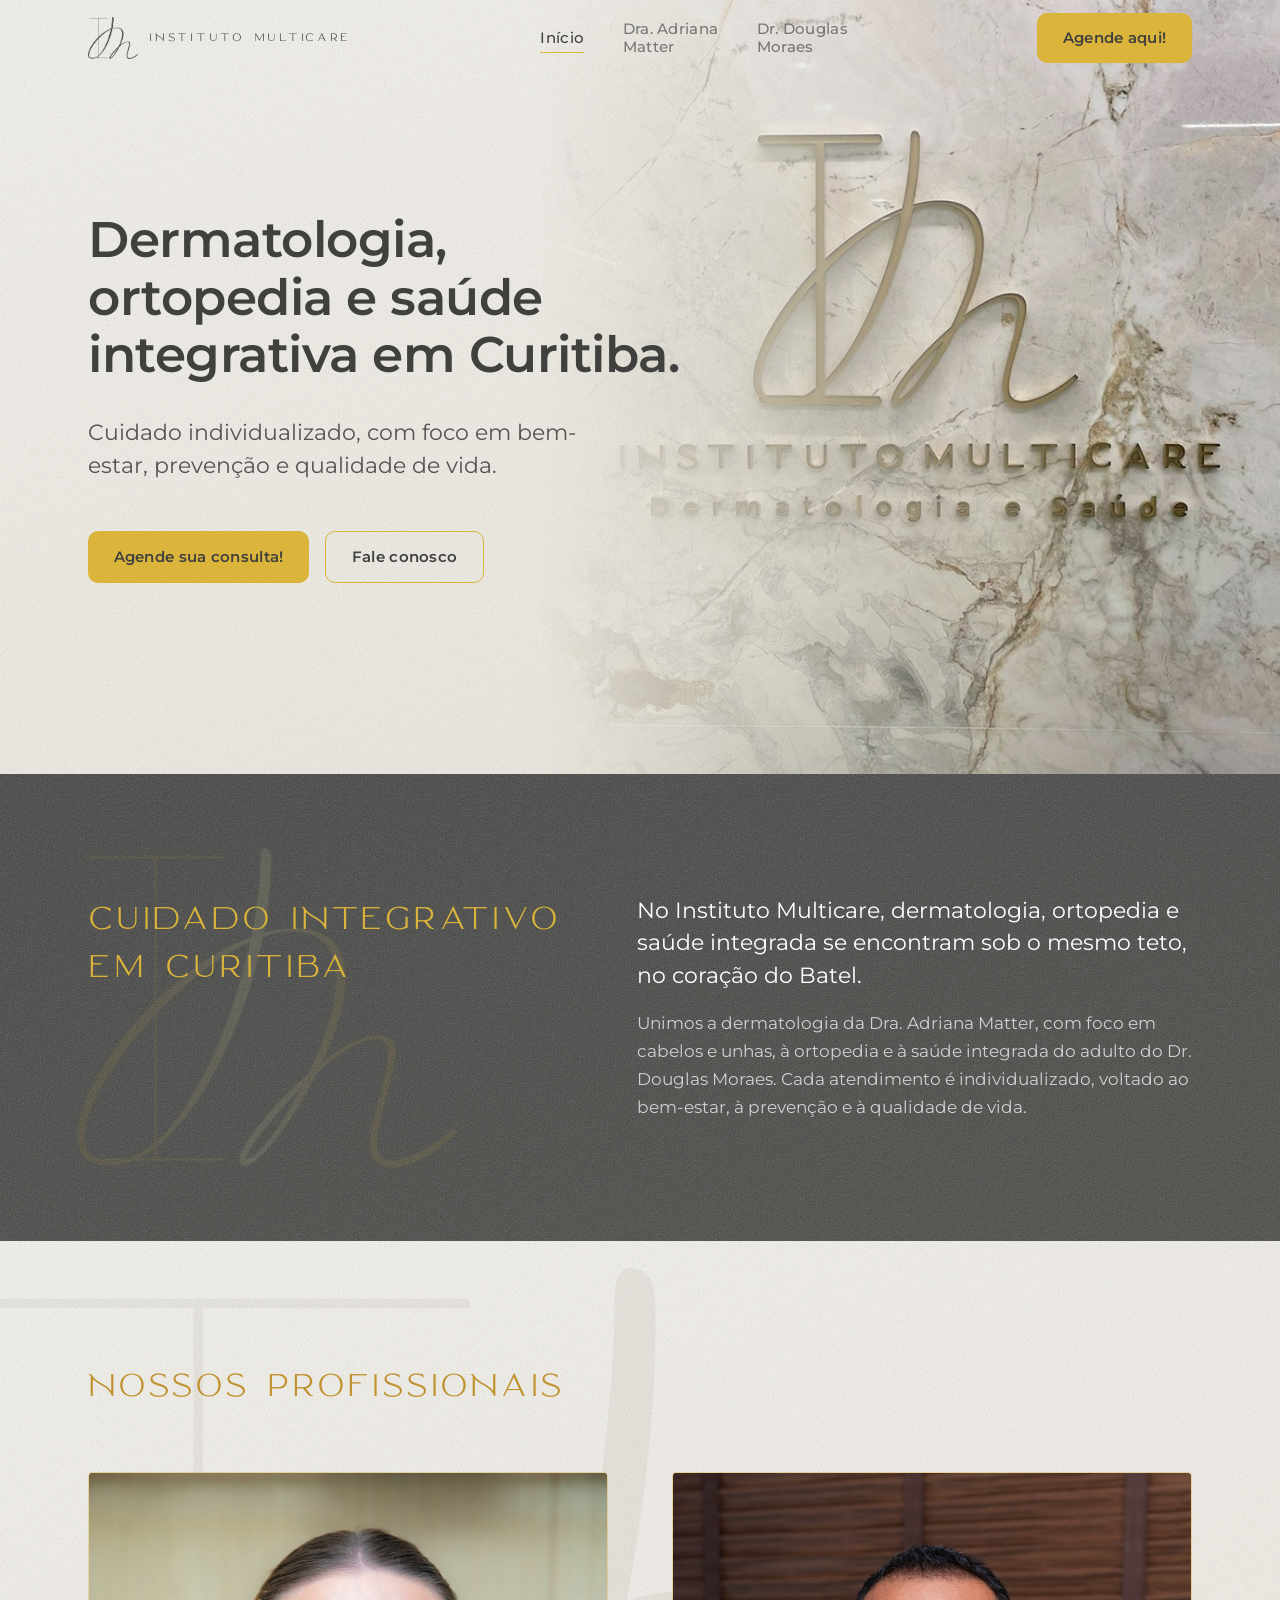
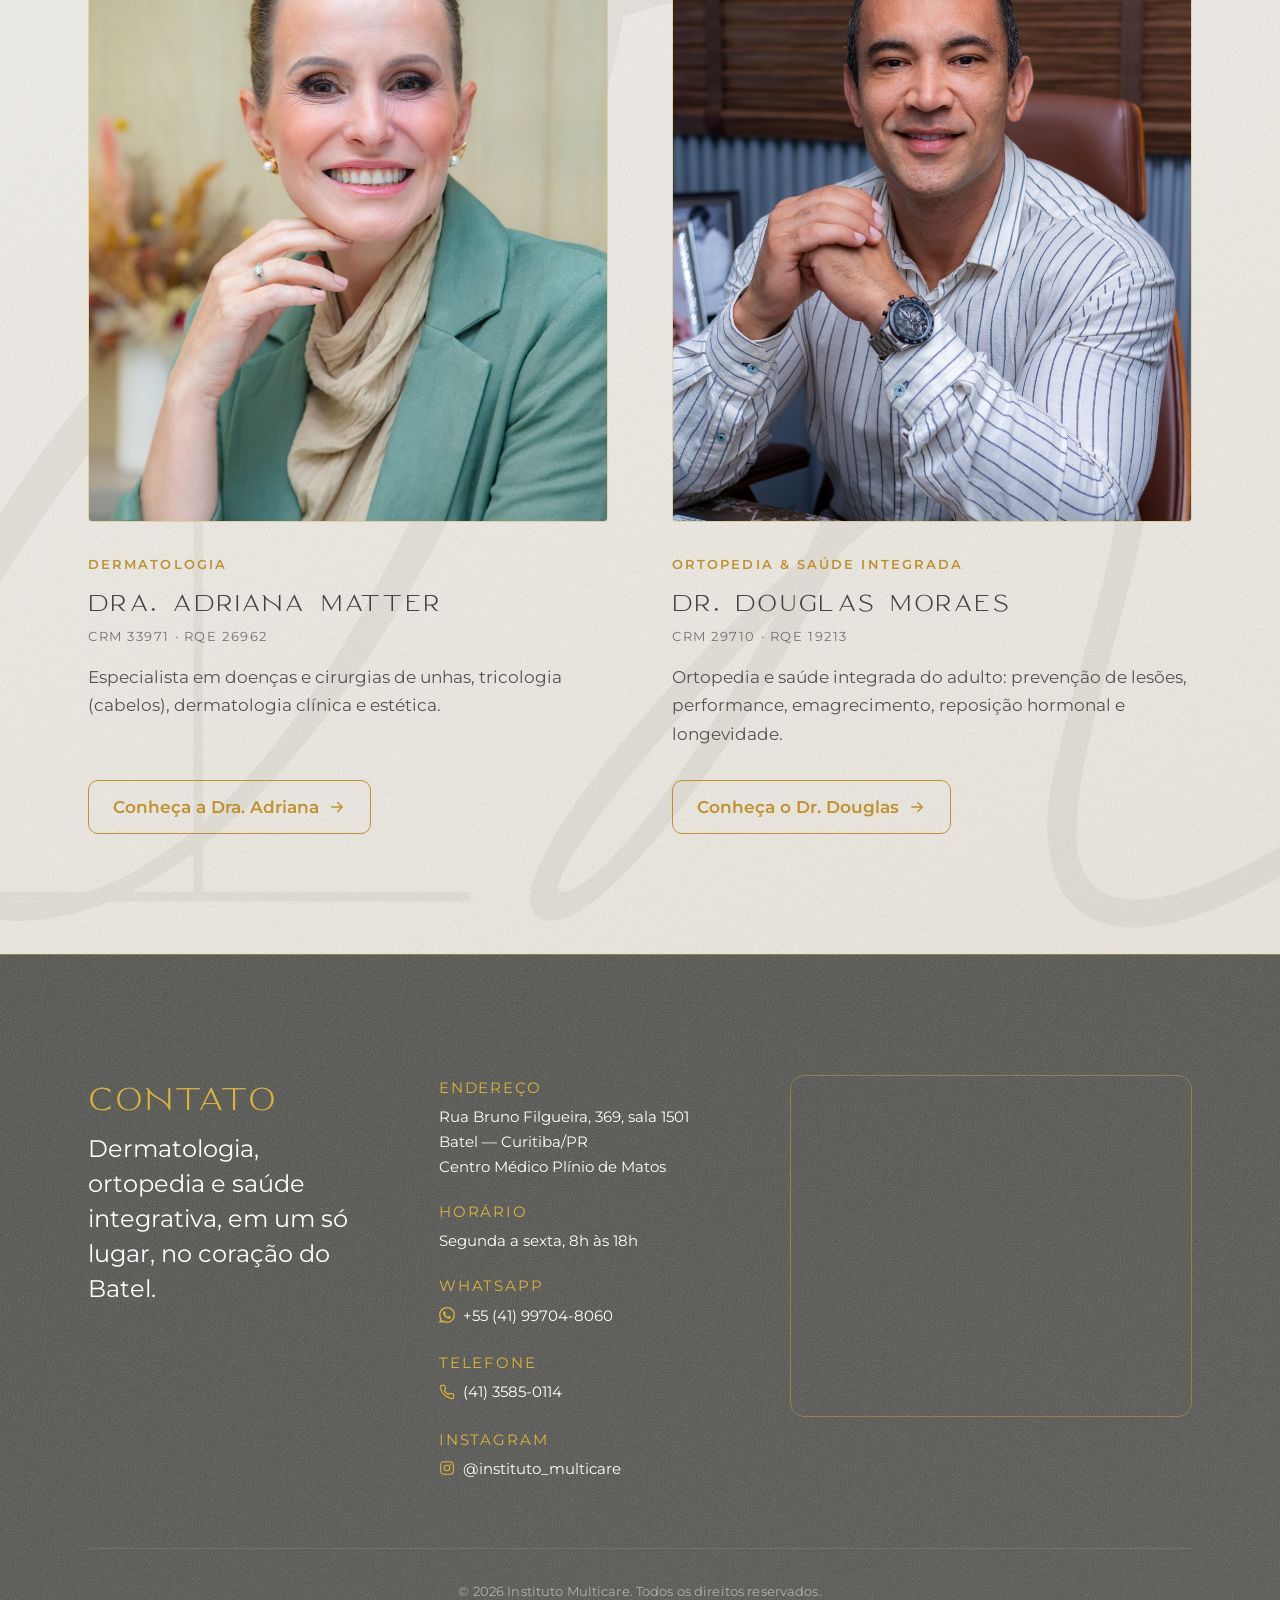
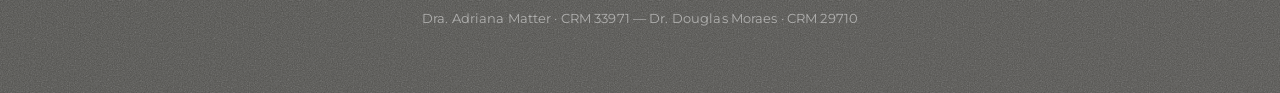
==== commit bc379c1b: "Dr. Douglas: foca em ortopedia e saúde integrada (RQE) Remove nomes de especialidade sem RQE (medici" ====
--- a/index.html
+++ b/index.html
@@ -6,7 +6,7 @@
     <title>Instituto Multicare — Dermatologia, Ortopedia e Saúde Integrativa em Curitiba</title>
     <meta
       name="description"
-      content="Instituto Multicare: dermatologia com a Dra. Adriana Matter e ortopedia, medicina do estilo de vida e longevidade com o Dr. Douglas Moraes, no Batel, Curitiba."
+      content="Instituto Multicare: dermatologia com a Dra. Adriana Matter e ortopedia e saúde integrada do adulto com o Dr. Douglas Moraes, no Batel, Curitiba."
     />
 
     <link rel="preconnect" href="https://fonts.googleapis.com" />
@@ -26,13 +26,13 @@
     <meta property="og:locale" content="pt_BR" />
     <meta property="og:url" content="https://institutomulticare.com.br/" />
     <meta property="og:title" content="Instituto Multicare — Dermatologia, Ortopedia e Saúde Integrativa em Curitiba" />
-    <meta property="og:description" content="Instituto Multicare: dermatologia com a Dra. Adriana Matter e ortopedia, medicina do estilo de vida e longevidade com o Dr. Douglas Moraes, no Batel, Curitiba." />
+    <meta property="og:description" content="Instituto Multicare: dermatologia com a Dra. Adriana Matter e ortopedia e saúde integrada do adulto com o Dr. Douglas Moraes, no Batel, Curitiba." />
     <meta property="og:image" content="https://institutomulticare.com.br/assets/img/og-image.png" />
     <meta property="og:image:width" content="1200" />
     <meta property="og:image:height" content="630" />
     <meta name="twitter:card" content="summary_large_image" />
     <meta name="twitter:title" content="Instituto Multicare — Dermatologia, Ortopedia e Saúde Integrativa em Curitiba" />
-    <meta name="twitter:description" content="Instituto Multicare: dermatologia com a Dra. Adriana Matter e ortopedia, medicina do estilo de vida e longevidade com o Dr. Douglas Moraes, no Batel, Curitiba." />
+    <meta name="twitter:description" content="Instituto Multicare: dermatologia com a Dra. Adriana Matter e ortopedia e saúde integrada do adulto com o Dr. Douglas Moraes, no Batel, Curitiba." />
     <meta name="twitter:image" content="https://institutomulticare.com.br/assets/img/og-image.png" />
 
     <link rel="stylesheet" href="assets/css/styles.css" />
@@ -132,14 +132,14 @@
           <h2 class="t-headline reveal" id="sobre-titulo">Cuidado integrativo em Curitiba</h2>
           <div class="intro__text reveal" style="--reveal-delay: 0.12s">
             <p>
-              No Instituto Multicare, dermatologia e medicina do estilo de vida
+              No Instituto Multicare, dermatologia, ortopedia e saúde integrada
               se encontram sob o mesmo teto, no coração do Batel.
             </p>
             <p>
               Unimos a dermatologia da Dra. Adriana Matter, com foco em cabelos e
-              unhas, à medicina do estilo de vida, performance e longevidade do
-              Dr. Douglas Moraes. Cada atendimento é individualizado, voltado ao
-              bem-estar, à prevenção e à qualidade de vida.
+              unhas, à ortopedia e à saúde integrada do adulto do Dr. Douglas
+              Moraes. Cada atendimento é individualizado, voltado ao bem-estar, à
+              prevenção e à qualidade de vida.
             </p>
           </div>
         </div>
@@ -187,8 +187,8 @@
               <h3 class="front__name">Dr. Douglas Moraes</h3>
               <p class="front__cred">CRM 29710 · RQE 19213</p>
               <p class="front__desc">
-                Medicina do estilo de vida, performance, nutrologia e
-                longevidade, além de ortopedia e medicina esportiva.
+                Ortopedia e saúde integrada do adulto: prevenção de lesões,
+                performance, emagrecimento, reposição hormonal e longevidade.
               </p>
               <span class="front__more">
                 Conheça o Dr. Douglas
--- a/assets/css/styles.css
+++ b/assets/css/styles.css
@@ -593,6 +593,21 @@
   color: rgba(64, 65, 63, 0.7);
 }
 
+/* ---------- Hero do Dr. Douglas (faixa clara, foto à direita) ---------- */
+.hero--douglas .hero__media {
+  background-image: url("../img/douglas-hero.webp");
+  background-position: center 18%;
+}
+.hero--douglas .hero__inner {
+  max-width: 45rem;
+}
+.hero--douglas .hero__tagline {
+  color: var(--slate);
+}
+.hero--douglas .hero__credentials {
+  color: rgba(64, 65, 63, 0.7);
+}
+
 /* ---------- Início: sobre o instituto ---------- */
 .intro {
   display: grid;
@@ -871,6 +886,17 @@
 .areas-hint__icon::after {
   width: 1.5px;
   height: 10px;
+}
+/* Dica em faixa escura: texto e ícone dourado legíveis sobre o grafite */
+.section--dark .areas-hint {
+  color: var(--ink-muted);
+}
+.section--dark .areas-hint__icon {
+  border-color: rgba(219, 180, 59, 0.55);
+}
+.section--dark .areas-hint__icon::before,
+.section--dark .areas-hint__icon::after {
+  background: var(--gold);
 }
 
 /* ---------- Acordeão (componente de assinatura) ---------- */
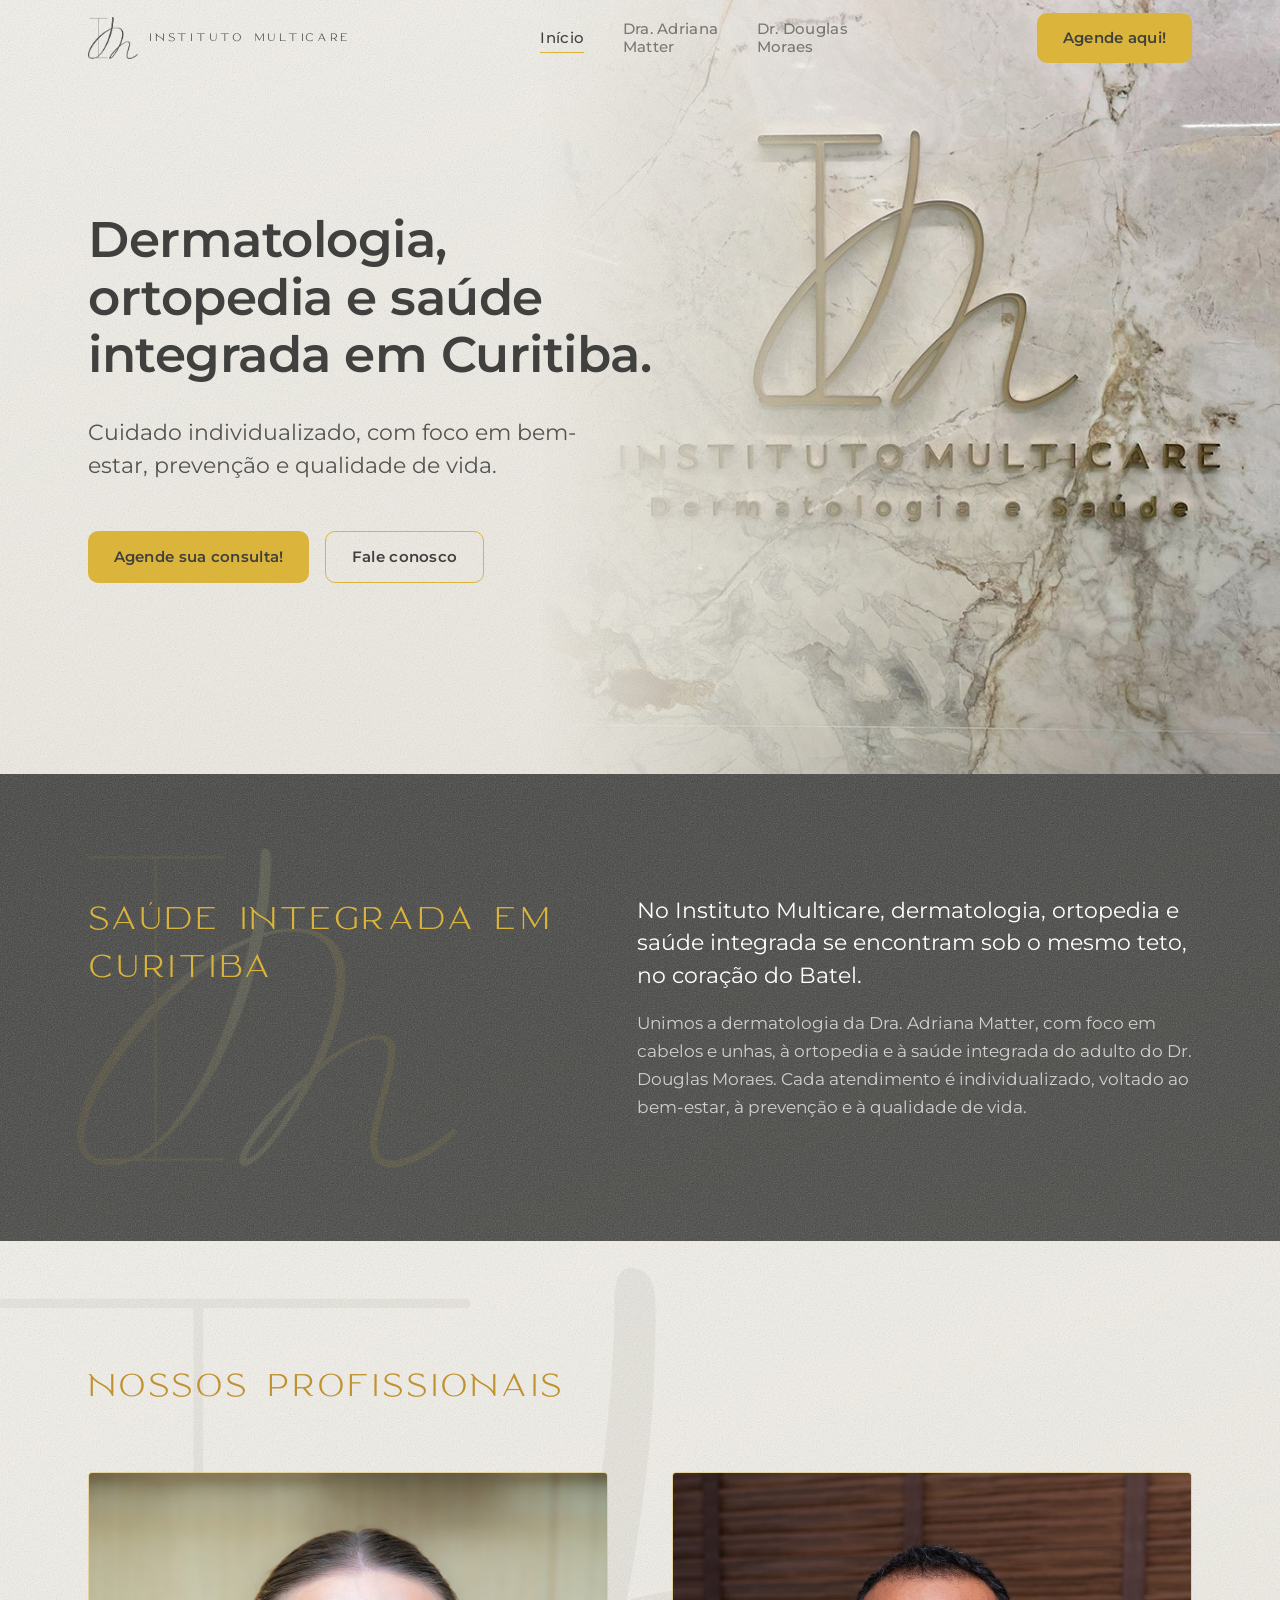
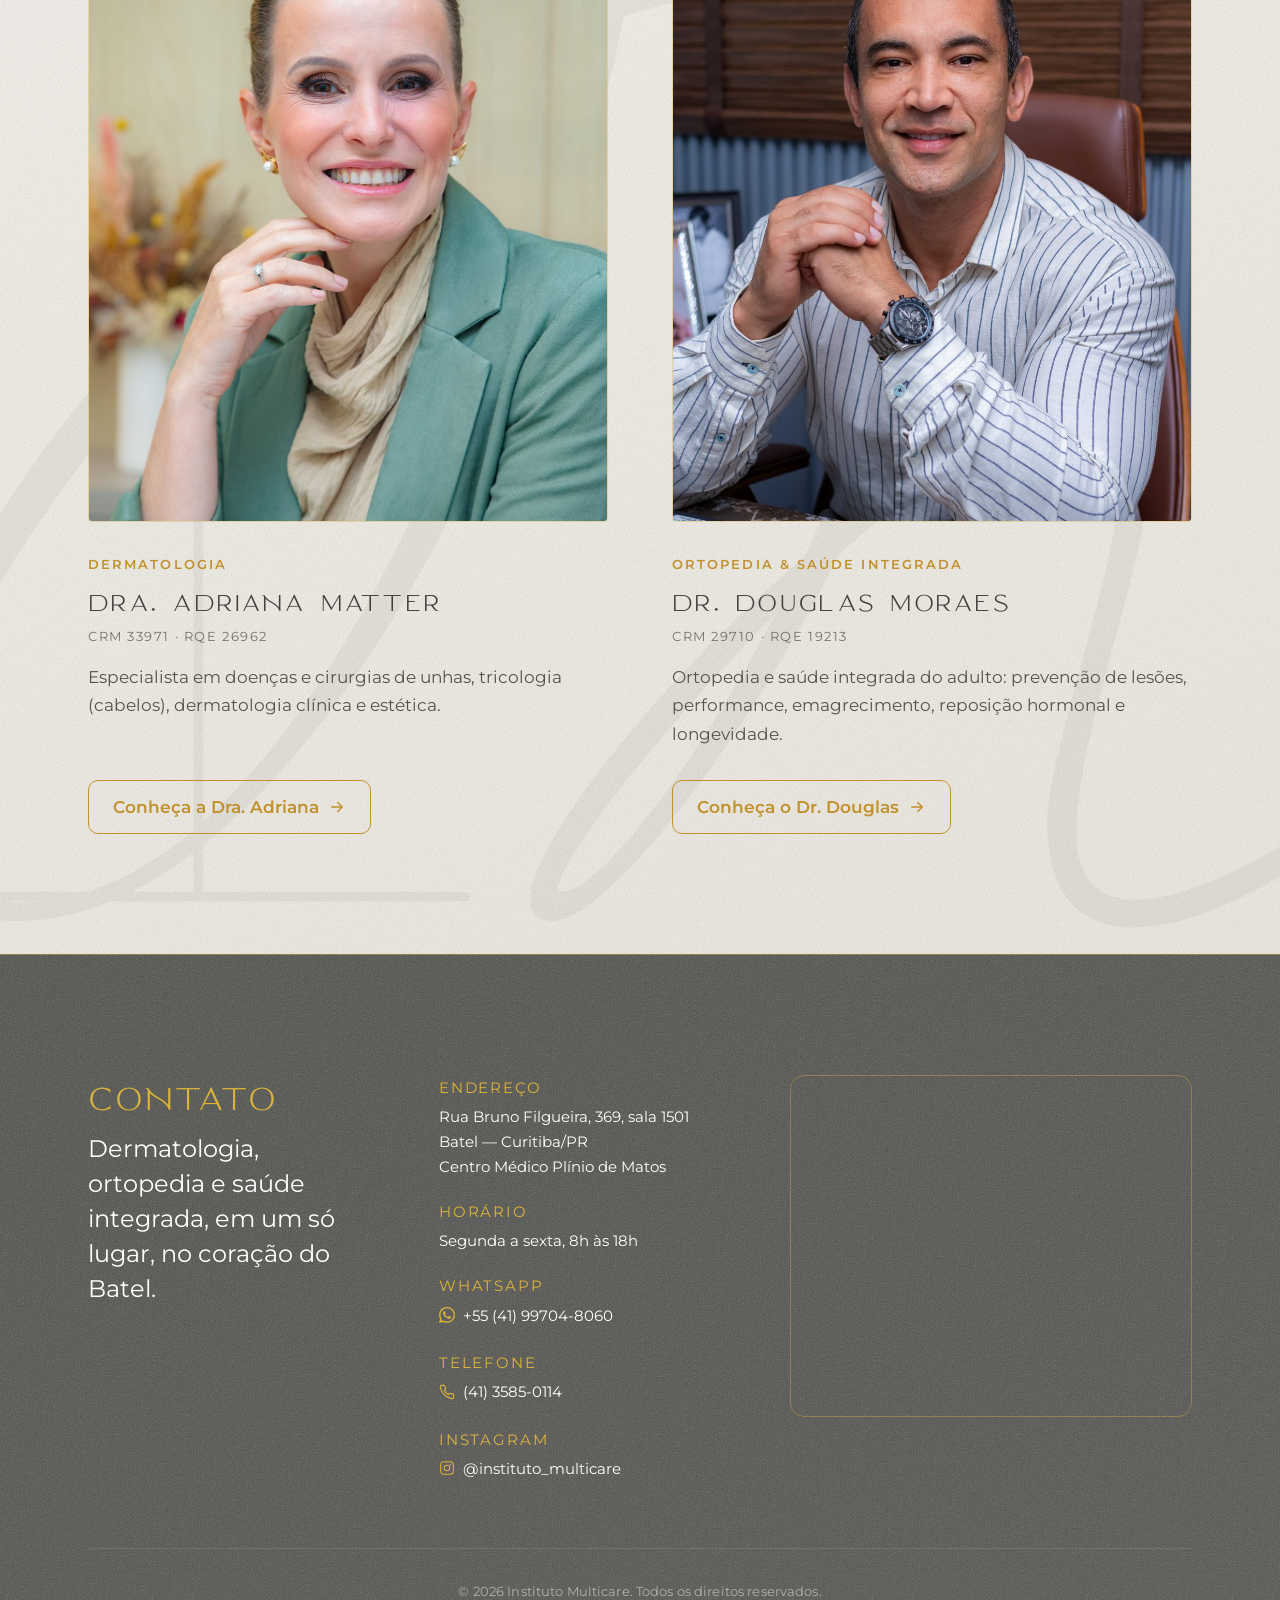
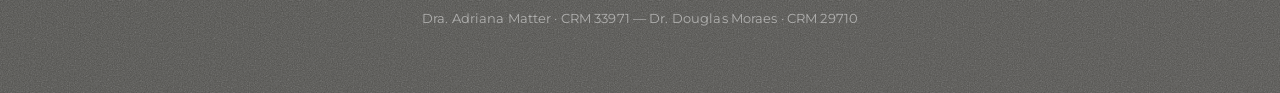
==== commit 87630def: "Usa o termo "saúde integrada" (em vez de integrativa) Aplica "saúde integrada" no título/SEO e na he" ====
--- a/index.html
+++ b/index.html
@@ -3,7 +3,7 @@
   <head>
     <meta charset="UTF-8" />
     <meta name="viewport" content="width=device-width, initial-scale=1.0" />
-    <title>Instituto Multicare — Dermatologia, Ortopedia e Saúde Integrativa em Curitiba</title>
+    <title>Instituto Multicare — Dermatologia, Ortopedia e Saúde Integrada em Curitiba</title>
     <meta
       name="description"
       content="Instituto Multicare: dermatologia com a Dra. Adriana Matter e ortopedia e saúde integrada do adulto com o Dr. Douglas Moraes, no Batel, Curitiba."
@@ -25,13 +25,13 @@
     <meta property="og:site_name" content="Instituto Multicare" />
     <meta property="og:locale" content="pt_BR" />
     <meta property="og:url" content="https://institutomulticare.com.br/" />
-    <meta property="og:title" content="Instituto Multicare — Dermatologia, Ortopedia e Saúde Integrativa em Curitiba" />
+    <meta property="og:title" content="Instituto Multicare — Dermatologia, Ortopedia e Saúde Integrada em Curitiba" />
     <meta property="og:description" content="Instituto Multicare: dermatologia com a Dra. Adriana Matter e ortopedia e saúde integrada do adulto com o Dr. Douglas Moraes, no Batel, Curitiba." />
     <meta property="og:image" content="https://institutomulticare.com.br/assets/img/og-image.png" />
     <meta property="og:image:width" content="1200" />
     <meta property="og:image:height" content="630" />
     <meta name="twitter:card" content="summary_large_image" />
-    <meta name="twitter:title" content="Instituto Multicare — Dermatologia, Ortopedia e Saúde Integrativa em Curitiba" />
+    <meta name="twitter:title" content="Instituto Multicare — Dermatologia, Ortopedia e Saúde Integrada em Curitiba" />
     <meta name="twitter:description" content="Instituto Multicare: dermatologia com a Dra. Adriana Matter e ortopedia e saúde integrada do adulto com o Dr. Douglas Moraes, no Batel, Curitiba." />
     <meta name="twitter:image" content="https://institutomulticare.com.br/assets/img/og-image.png" />
 
@@ -103,10 +103,10 @@
         <div class="container">
           <div class="hero__inner">
             <h1 class="sr-only">
-              Instituto Multicare — Dermatologia, Ortopedia e Saúde Integrativa em Curitiba
+              Instituto Multicare — Dermatologia, Ortopedia e Saúde Integrada em Curitiba
             </h1>
             <p class="hero__lead reveal">
-              Dermatologia, ortopedia e saúde integrativa em Curitiba.
+              Dermatologia, ortopedia e saúde integrada em Curitiba.
             </p>
             <p class="hero__sub reveal" style="--reveal-delay: 0.12s">
               Cuidado individualizado, com foco em bem-estar, prevenção e
@@ -129,7 +129,7 @@
       <!-- Sobre o instituto -->
       <section class="section section--dark" aria-labelledby="sobre-titulo">
         <div class="container intro">
-          <h2 class="t-headline reveal" id="sobre-titulo">Cuidado integrativo em Curitiba</h2>
+          <h2 class="t-headline reveal" id="sobre-titulo">Saúde integrada em Curitiba</h2>
           <div class="intro__text reveal" style="--reveal-delay: 0.12s">
             <p>
               No Instituto Multicare, dermatologia, ortopedia e saúde integrada
@@ -207,7 +207,7 @@
           <div class="footer__brand reveal">
             <span class="eyebrow footer__eyebrow">Contato</span>
             <p>
-              Dermatologia, ortopedia e saúde integrativa, em um só lugar, no
+              Dermatologia, ortopedia e saúde integrada, em um só lugar, no
               coração do Batel.
             </p>
           </div>
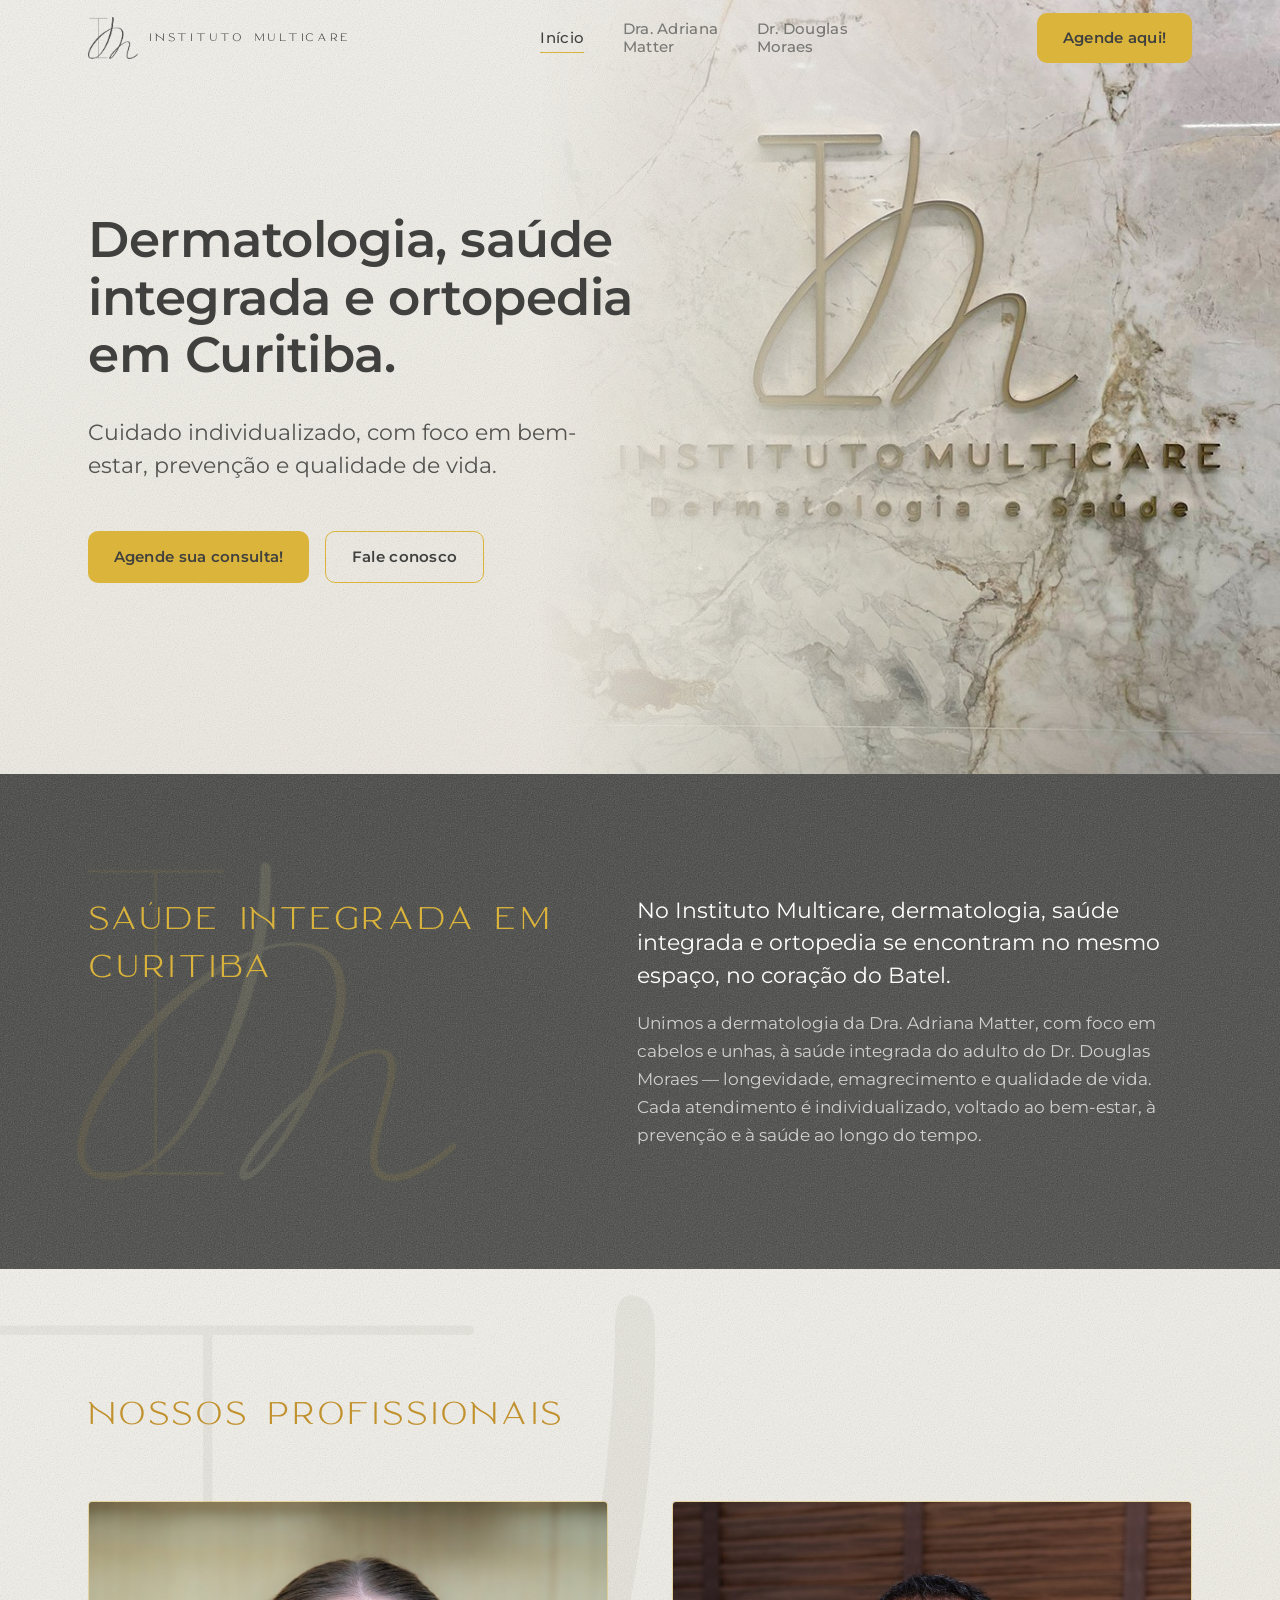
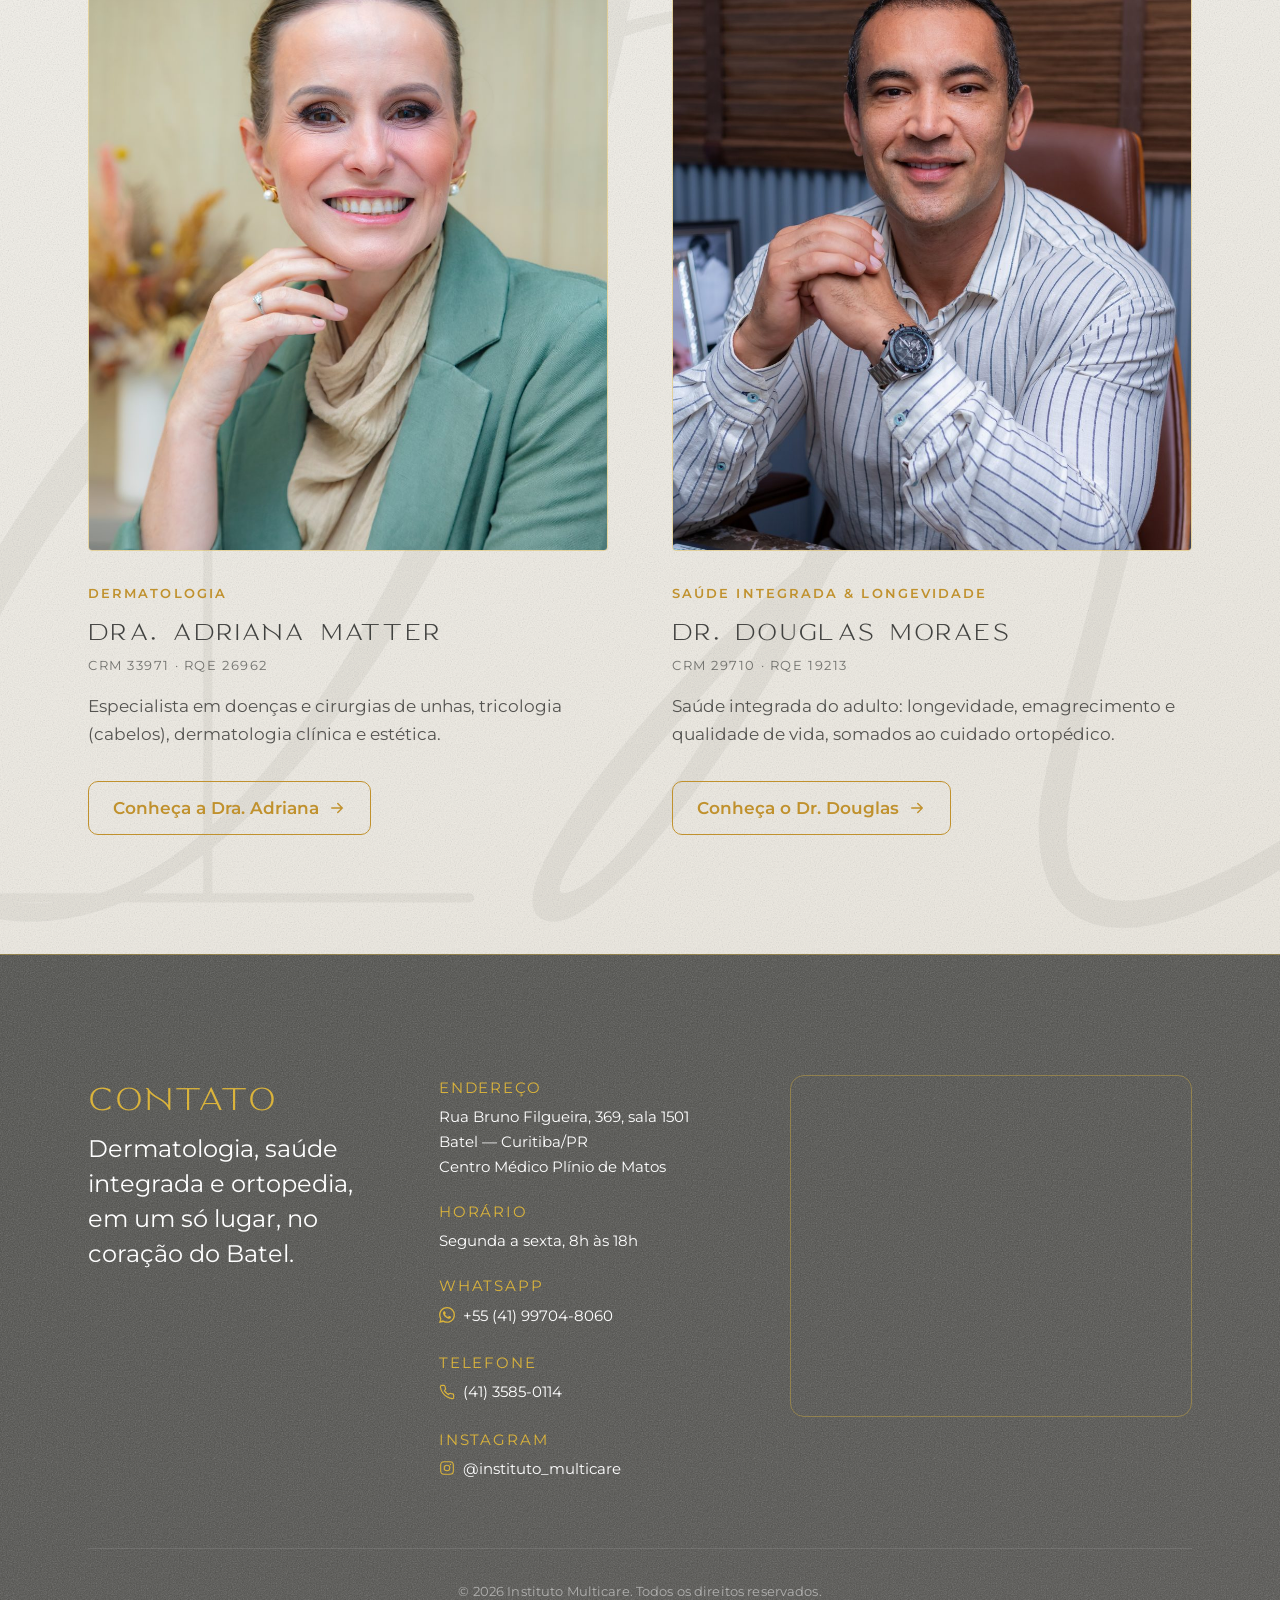
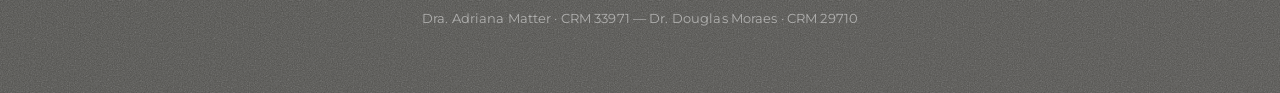
==== commit 3f3515c1: "Dr. Douglas: foco em longevidade, emagrecimento e qualidade de vida Ortopedia passa a papel de apoio" ====
--- a/index.html
+++ b/index.html
@@ -3,10 +3,10 @@
   <head>
     <meta charset="UTF-8" />
     <meta name="viewport" content="width=device-width, initial-scale=1.0" />
-    <title>Instituto Multicare — Dermatologia, Ortopedia e Saúde Integrada em Curitiba</title>
+    <title>Instituto Multicare — Dermatologia, Saúde Integrada e Ortopedia em Curitiba</title>
     <meta
       name="description"
-      content="Instituto Multicare: dermatologia com a Dra. Adriana Matter e ortopedia e saúde integrada do adulto com o Dr. Douglas Moraes, no Batel, Curitiba."
+      content="Instituto Multicare: dermatologia com a Dra. Adriana Matter e saúde integrada e ortopedia do adulto com o Dr. Douglas Moraes, no Batel, Curitiba."
     />
 
     <link rel="preconnect" href="https://fonts.googleapis.com" />
@@ -25,14 +25,14 @@
     <meta property="og:site_name" content="Instituto Multicare" />
     <meta property="og:locale" content="pt_BR" />
     <meta property="og:url" content="https://institutomulticare.com.br/" />
-    <meta property="og:title" content="Instituto Multicare — Dermatologia, Ortopedia e Saúde Integrada em Curitiba" />
-    <meta property="og:description" content="Instituto Multicare: dermatologia com a Dra. Adriana Matter e ortopedia e saúde integrada do adulto com o Dr. Douglas Moraes, no Batel, Curitiba." />
+    <meta property="og:title" content="Instituto Multicare — Dermatologia, Saúde Integrada e Ortopedia em Curitiba" />
+    <meta property="og:description" content="Instituto Multicare: dermatologia com a Dra. Adriana Matter e saúde integrada e ortopedia do adulto com o Dr. Douglas Moraes, no Batel, Curitiba." />
     <meta property="og:image" content="https://institutomulticare.com.br/assets/img/og-image.png" />
     <meta property="og:image:width" content="1200" />
     <meta property="og:image:height" content="630" />
     <meta name="twitter:card" content="summary_large_image" />
-    <meta name="twitter:title" content="Instituto Multicare — Dermatologia, Ortopedia e Saúde Integrada em Curitiba" />
-    <meta name="twitter:description" content="Instituto Multicare: dermatologia com a Dra. Adriana Matter e ortopedia e saúde integrada do adulto com o Dr. Douglas Moraes, no Batel, Curitiba." />
+    <meta name="twitter:title" content="Instituto Multicare — Dermatologia, Saúde Integrada e Ortopedia em Curitiba" />
+    <meta name="twitter:description" content="Instituto Multicare: dermatologia com a Dra. Adriana Matter e saúde integrada e ortopedia do adulto com o Dr. Douglas Moraes, no Batel, Curitiba." />
     <meta name="twitter:image" content="https://institutomulticare.com.br/assets/img/og-image.png" />
 
     <link rel="stylesheet" href="assets/css/styles.css" />
@@ -103,10 +103,10 @@
         <div class="container">
           <div class="hero__inner">
             <h1 class="sr-only">
-              Instituto Multicare — Dermatologia, Ortopedia e Saúde Integrada em Curitiba
+              Instituto Multicare — Dermatologia, Saúde Integrada e Ortopedia em Curitiba
             </h1>
             <p class="hero__lead reveal">
-              Dermatologia, ortopedia e saúde integrada em Curitiba.
+              Dermatologia, saúde integrada e ortopedia em Curitiba.
             </p>
             <p class="hero__sub reveal" style="--reveal-delay: 0.12s">
               Cuidado individualizado, com foco em bem-estar, prevenção e
@@ -132,14 +132,15 @@
           <h2 class="t-headline reveal" id="sobre-titulo">Saúde integrada em Curitiba</h2>
           <div class="intro__text reveal" style="--reveal-delay: 0.12s">
             <p>
-              No Instituto Multicare, dermatologia, ortopedia e saúde integrada
-              se encontram sob o mesmo teto, no coração do Batel.
+              No Instituto Multicare, dermatologia, saúde integrada e ortopedia
+              se encontram no mesmo espaço, no coração do Batel.
             </p>
             <p>
               Unimos a dermatologia da Dra. Adriana Matter, com foco em cabelos e
-              unhas, à ortopedia e à saúde integrada do adulto do Dr. Douglas
-              Moraes. Cada atendimento é individualizado, voltado ao bem-estar, à
-              prevenção e à qualidade de vida.
+              unhas, à saúde integrada do adulto do Dr. Douglas Moraes —
+              longevidade, emagrecimento e qualidade de vida. Cada atendimento é
+              individualizado, voltado ao bem-estar, à prevenção e à saúde ao
+              longo do tempo.
             </p>
           </div>
         </div>
@@ -183,12 +184,12 @@
                   loading="lazy"
                 />
               </div>
-              <span class="front__label">Ortopedia &amp; Saúde Integrada</span>
+              <span class="front__label">Saúde Integrada &amp; Longevidade</span>
               <h3 class="front__name">Dr. Douglas Moraes</h3>
               <p class="front__cred">CRM 29710 · RQE 19213</p>
               <p class="front__desc">
-                Ortopedia e saúde integrada do adulto: prevenção de lesões,
-                performance, emagrecimento, reposição hormonal e longevidade.
+                Saúde integrada do adulto: longevidade, emagrecimento e
+                qualidade de vida, somados ao cuidado ortopédico.
               </p>
               <span class="front__more">
                 Conheça o Dr. Douglas
@@ -207,7 +208,7 @@
           <div class="footer__brand reveal">
             <span class="eyebrow footer__eyebrow">Contato</span>
             <p>
-              Dermatologia, ortopedia e saúde integrada, em um só lugar, no
+              Dermatologia, saúde integrada e ortopedia, em um só lugar, no
               coração do Batel.
             </p>
           </div>
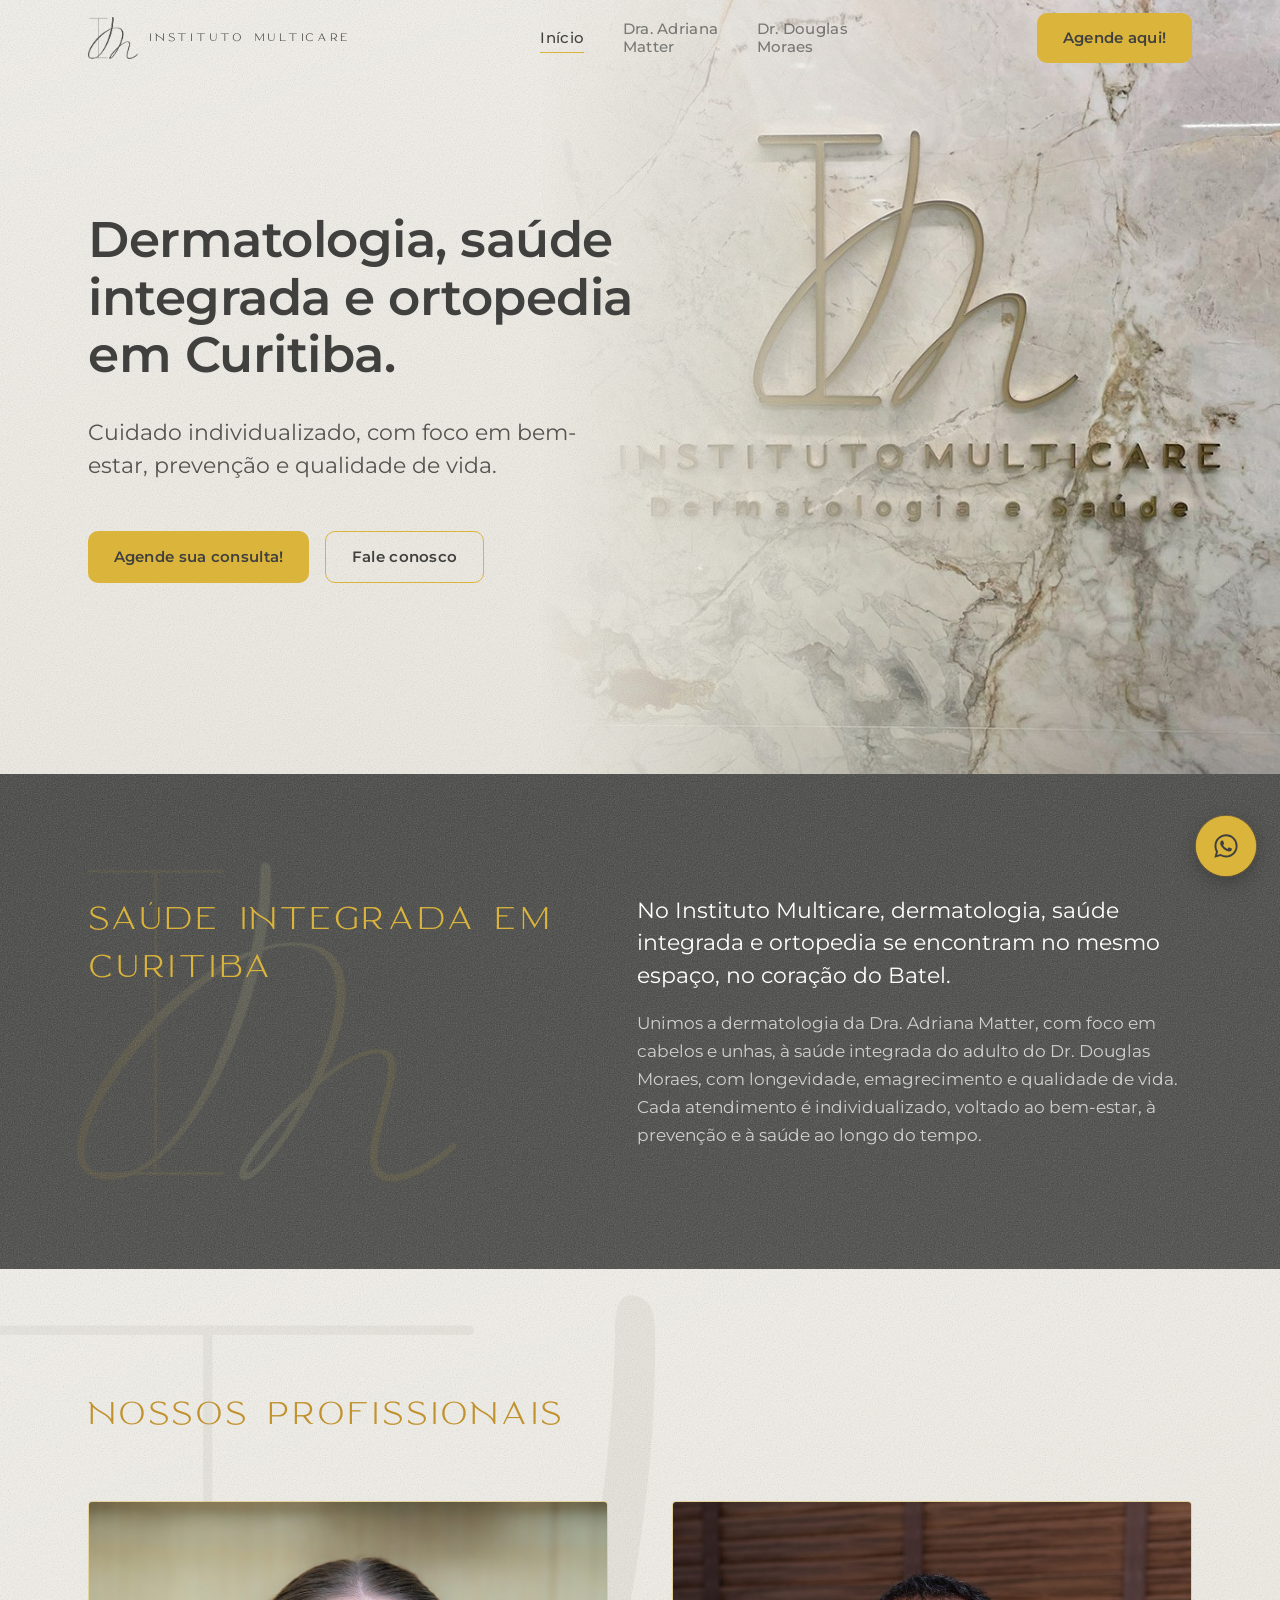
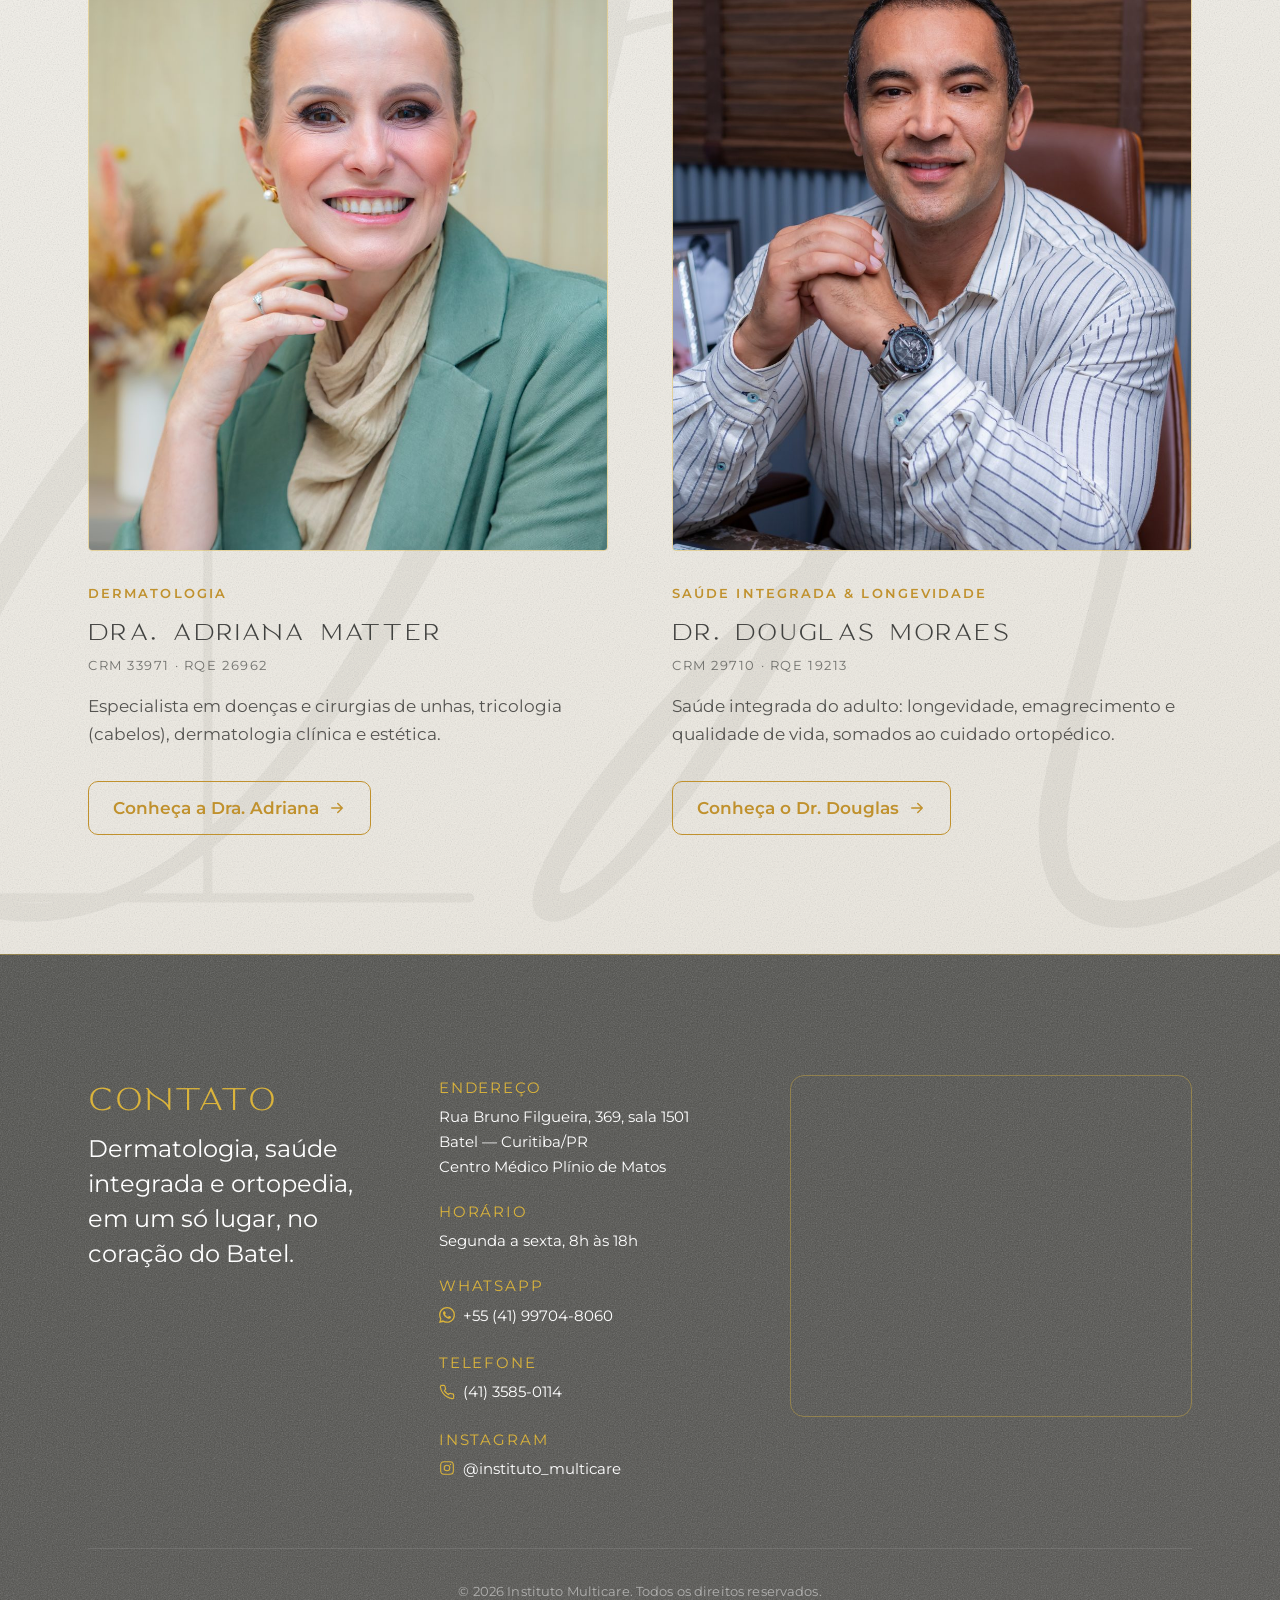
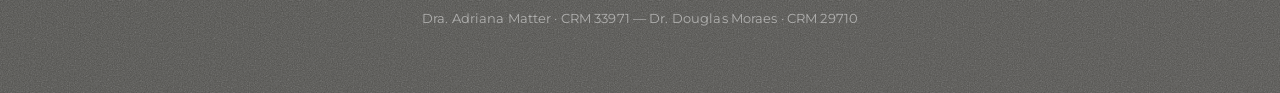
==== commit 3861644f: "Adiciona botão flutuante de WhatsApp e ajusta textos - Botão flutuante de WhatsApp (dourado/grafite)" ====
--- a/index.html
+++ b/index.html
@@ -1,6 +1,13 @@
 <!DOCTYPE html>
 <html lang="pt-BR">
   <head>
+    <!-- Google Tag Manager -->
+    <script>(function(w,d,s,l,i){w[l]=w[l]||[];w[l].push({'gtm.start':
+    new Date().getTime(),event:'gtm.js'});var f=d.getElementsByTagName(s)[0],
+    j=d.createElement(s),dl=l!='dataLayer'?'&l='+l:'';j.async=true;j.src=
+    'https://www.googletagmanager.com/gtm.js?id='+i+dl;f.parentNode.insertBefore(j,f);
+    })(window,document,'script','dataLayer','GTM-MRJG7D8');</script>
+    <!-- End Google Tag Manager -->
     <meta charset="UTF-8" />
     <meta name="viewport" content="width=device-width, initial-scale=1.0" />
     <title>Instituto Multicare — Dermatologia, Saúde Integrada e Ortopedia em Curitiba</title>
@@ -39,6 +46,10 @@
     <script src="assets/js/main.js" defer></script>
   </head>
   <body>
+    <!-- Google Tag Manager (noscript) -->
+    <noscript><iframe src="https://www.googletagmanager.com/ns.html?id=GTM-MRJG7D8"
+    height="0" width="0" style="display:none;visibility:hidden"></iframe></noscript>
+    <!-- End Google Tag Manager (noscript) -->
     <a class="skip-link" href="#main">Pular para o conteúdo</a>
 
     <!-- ===================== Navbar (compartilhada) ===================== -->
@@ -137,7 +148,7 @@
             </p>
             <p>
               Unimos a dermatologia da Dra. Adriana Matter, com foco em cabelos e
-              unhas, à saúde integrada do adulto do Dr. Douglas Moraes —
+              unhas, à saúde integrada do adulto do Dr. Douglas Moraes, com
               longevidade, emagrecimento e qualidade de vida. Cada atendimento é
               individualizado, voltado ao bem-estar, à prevenção e à saúde ao
               longo do tempo.
@@ -262,5 +273,18 @@
         </div>
       </div>
     </footer>
+    <!-- Botão flutuante de WhatsApp -->
+    <a
+      class="wa-float"
+      href="https://wa.me/5541997048060?text=Ol%C3%A1!%20Gostaria%20de%20agendar%20uma%20consulta%20no%20Instituto%20Multicare.%20Poderiam%20me%20ajudar%20com%20os%20hor%C3%A1rios%20dispon%C3%ADveis%3F"
+      target="_blank"
+      rel="noopener"
+      aria-label="Agende sua consulta pelo WhatsApp"
+    >
+      <span class="wa-float__ring" aria-hidden="true"></span>
+      <svg class="wa-float__icon" viewBox="0 0 24 24" width="28" height="28" aria-hidden="true" focusable="false">
+        <path fill="currentColor" d="M19.05 4.91A9.82 9.82 0 0 0 12.04 2C6.58 2 2.13 6.45 2.13 11.91c0 1.75.46 3.45 1.32 4.95L2 22l5.25-1.38a9.9 9.9 0 0 0 4.79 1.22h.01c5.46 0 9.9-4.45 9.9-9.91 0-2.65-1.03-5.14-2.9-7.02Zm-7.01 15.24h-.01a8.2 8.2 0 0 1-4.19-1.15l-.3-.18-3.12.82.83-3.04-.2-.31a8.2 8.2 0 0 1-1.26-4.38c0-4.54 3.7-8.24 8.25-8.24 2.2 0 4.27.86 5.83 2.42a8.2 8.2 0 0 1 2.41 5.83c0 4.54-3.7 8.24-8.24 8.24Zm4.52-6.16c-.25-.12-1.47-.72-1.69-.81-.23-.08-.39-.12-.56.12-.16.25-.64.81-.79.98-.14.16-.29.18-.54.06-.25-.12-1.05-.39-1.99-1.23-.74-.66-1.23-1.47-1.38-1.72-.14-.25-.02-.38.11-.5.11-.11.25-.29.37-.43.13-.14.17-.25.25-.41.08-.16.04-.31-.02-.43-.06-.12-.56-1.34-.76-1.84-.2-.48-.41-.42-.56-.43-.14-.01-.31-.01-.47-.01-.16 0-.43.06-.66.31-.23.25-.86.85-.86 2.07 0 1.22.89 2.4 1.01 2.56.12.16 1.75 2.67 4.24 3.74.59.26 1.05.41 1.41.52.59.19 1.13.16 1.56.1.48-.07 1.47-.6 1.68-1.18.21-.58.21-1.07.14-1.18-.06-.11-.22-.17-.47-.29Z"/>
+      </svg>
+    </a>
   </body>
 </html>
--- a/assets/css/styles.css
+++ b/assets/css/styles.css
@@ -845,6 +845,119 @@
   object-position: center center;
 }
 
+/* ---------- Áreas de atuação: faixa dedicada com foto esmaecida ----------
+   Cada frente (longevidade, performance, ortopedia) ocupa uma faixa própria.
+   A foto entra como plano de fundo de um lado, esmaecendo para o fundo da
+   faixa (mesmo princípio da hero); o conteúdo fica do lado oposto. */
+.area {
+  position: relative;
+  overflow: hidden;
+}
+.area__media {
+  position: absolute;
+  inset: 0;
+  width: min(56%, 880px);
+  background-position: center center;
+  background-size: cover;
+  background-repeat: no-repeat;
+  z-index: 0;
+  pointer-events: none;
+}
+.area--right .area__media {
+  inset: 0 0 0 auto;
+  -webkit-mask-image: linear-gradient(to right, transparent 0%, transparent 24%, #000 86%);
+  mask-image: linear-gradient(to right, transparent 0%, transparent 24%, #000 86%);
+}
+.area--left .area__media {
+  inset: 0 auto 0 0;
+  -webkit-mask-image: linear-gradient(to left, transparent 0%, transparent 24%, #000 86%);
+  mask-image: linear-gradient(to left, transparent 0%, transparent 24%, #000 86%);
+}
+/* Faixa clara: a foto precisa sumir mais cedo na transição p/ o texto —
+   texto escuro exige fundo claro. Zona limpa maior + ramp mais curta. */
+.section--light .area--left .area__media {
+  -webkit-mask-image: linear-gradient(to left, transparent 0%, transparent 38%, #000 72%);
+  mask-image: linear-gradient(to left, transparent 0%, transparent 38%, #000 72%);
+}
+.section--light .area--right .area__media {
+  -webkit-mask-image: linear-gradient(to right, transparent 0%, transparent 38%, #000 72%);
+  mask-image: linear-gradient(to right, transparent 0%, transparent 38%, #000 72%);
+}
+.area > .container {
+  position: relative;
+  z-index: 1;
+}
+.area__inner {
+  display: flex;
+  flex-direction: column;
+  gap: var(--space-sm);
+  max-width: 42rem;
+}
+/* Foto à esquerda → conteúdo encostado à direita. */
+.area--left .area__inner {
+  margin-left: auto;
+}
+.area__lead {
+  font-size: clamp(1.05rem, 0.98rem + 0.5vw, 1.25rem);
+  line-height: 1.6;
+  max-width: 46ch;
+}
+.area__cols {
+  display: grid;
+  grid-template-columns: repeat(2, minmax(0, 1fr));
+  gap: var(--space-md) clamp(2rem, 4vw, 3.5rem);
+  margin-top: var(--space-sm);
+}
+/* CTA quando é a única coisa da sua faixa: sem fio nem margem extra —
+   texto centralizado com espaço igual acima e abaixo (padding da seção).
+   Seletor com dupla classe p/ vencer o `.cta-band` base independente da ordem. */
+.cta-band.cta-band--solo {
+  margin-top: 0;
+  padding-top: 0;
+  border-top: 0;
+}
+
+@media (max-width: 820px) {
+  /* A foto vira uma faixa no topo da seção, com o conteúdo logo abaixo. */
+  .area__media,
+  .area--right .area__media,
+  .area--left .area__media,
+  .section--light .area--right .area__media,
+  .section--light .area--left .area__media {
+    position: relative;
+    inset: auto;
+    width: auto;
+    /* Banner mais alto: mostra mais da foto na vertical. */
+    height: clamp(300px, 76vw, 460px);
+    margin: calc(-1 * var(--space-xl)) 0 var(--space-md);
+    /* Fade longo e gradual (vários passos) — transição suave, não abrupta. */
+    -webkit-mask-image: linear-gradient(
+      to bottom,
+      #000 0%,
+      #000 34%,
+      rgba(0, 0, 0, 0.82) 54%,
+      rgba(0, 0, 0, 0.45) 76%,
+      transparent 100%
+    );
+    mask-image: linear-gradient(
+      to bottom,
+      #000 0%,
+      #000 34%,
+      rgba(0, 0, 0, 0.82) 54%,
+      rgba(0, 0, 0, 0.45) 76%,
+      transparent 100%
+    );
+  }
+  .area__inner,
+  .area--left .area__inner {
+    max-width: none;
+    margin-left: 0;
+  }
+  .area__cols {
+    grid-template-columns: 1fr;
+  }
+}
+
 /* ---------- Áreas de atuação: cabeçalho + dica de uso ---------- */
 .areas-head {
   margin-bottom: var(--space-md);
@@ -1449,6 +1562,69 @@
   }
 }
 
+/* ---------- Botão flutuante de WhatsApp ----------
+   Segue a identidade: círculo dourado + ícone grafite (espelha .btn--primary).
+   Hover replica o do hero: sobe 2px e o dourado vira bronze. */
+.wa-float {
+  position: fixed;
+  right: max(1.5rem, env(safe-area-inset-right));
+  bottom: max(1.5rem, env(safe-area-inset-bottom));
+  z-index: 140;
+  display: inline-flex;
+  align-items: center;
+  justify-content: center;
+  width: 60px;
+  height: 60px;
+  border-radius: 50%;
+  background: var(--gold);
+  color: var(--charcoal);
+  box-shadow: 0 6px 20px rgba(0, 0, 0, 0.28), 0 0 0 1px rgba(192, 145, 45, 0.4);
+  transition: background var(--dur-fast) var(--ease-out),
+    transform var(--dur-fast) var(--ease-out),
+    box-shadow var(--dur-fast) var(--ease-out);
+}
+.wa-float:hover {
+  background: var(--gold-deep);
+  transform: translateY(-2px);
+  box-shadow: 0 10px 26px rgba(0, 0, 0, 0.34), 0 0 0 1px rgba(192, 145, 45, 0.55);
+}
+.wa-float__icon {
+  position: relative;
+  z-index: 1;
+}
+/* Anel pulsante dourado (dourado estrutural — fio, não preenchimento). */
+.wa-float__ring {
+  position: absolute;
+  inset: 0;
+  border-radius: 50%;
+  border: 1px solid var(--gold);
+  pointer-events: none;
+}
+@media (max-width: 640px) {
+  .wa-float {
+    width: 56px;
+    height: 56px;
+    right: max(1.1rem, env(safe-area-inset-right));
+    bottom: max(1.1rem, env(safe-area-inset-bottom));
+  }
+}
+@media (prefers-reduced-motion: no-preference) {
+  .wa-float__ring {
+    animation: wa-pulse 2.6s var(--ease-out) infinite;
+  }
+}
+@keyframes wa-pulse {
+  0% {
+    opacity: 0.55;
+    transform: scale(1);
+  }
+  70%,
+  100% {
+    opacity: 0;
+    transform: scale(1.45);
+  }
+}
+
 /* ---------- Reduced motion ---------- */
 @media (prefers-reduced-motion: reduce) {
   html {
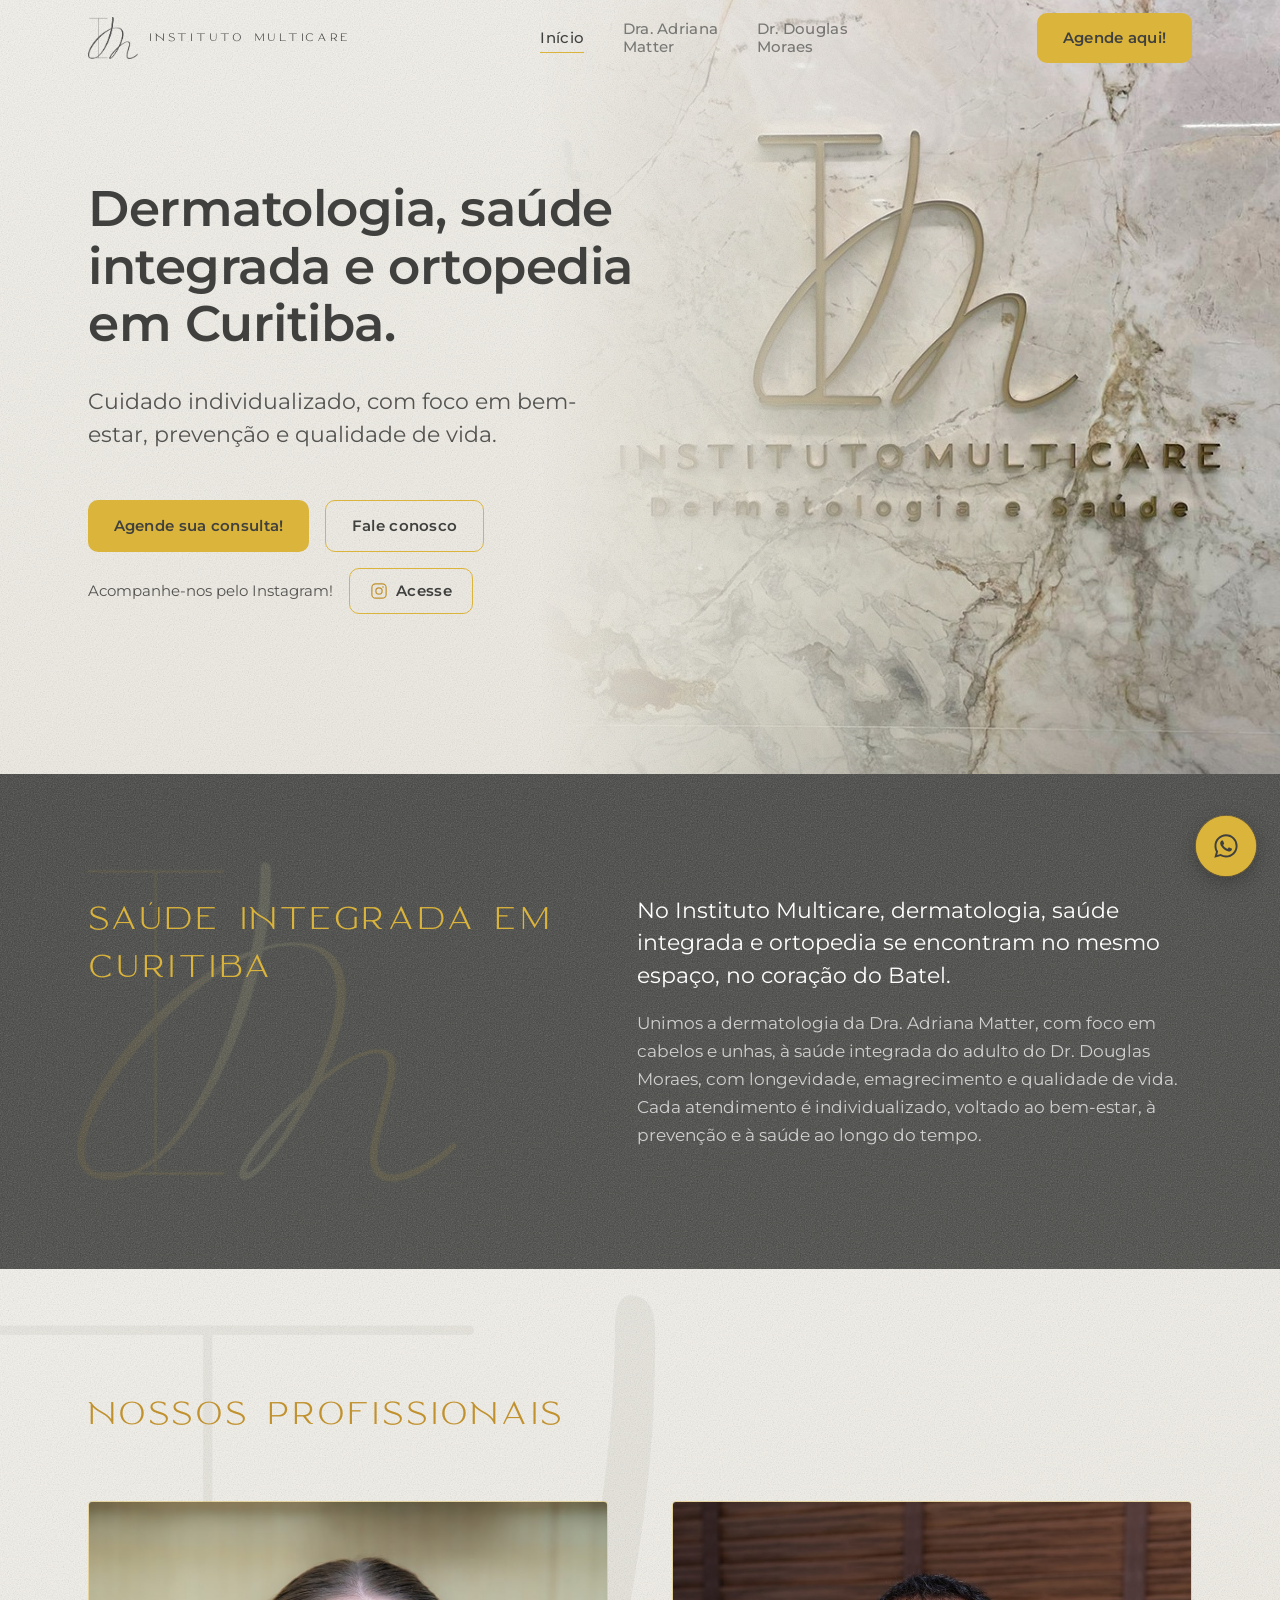
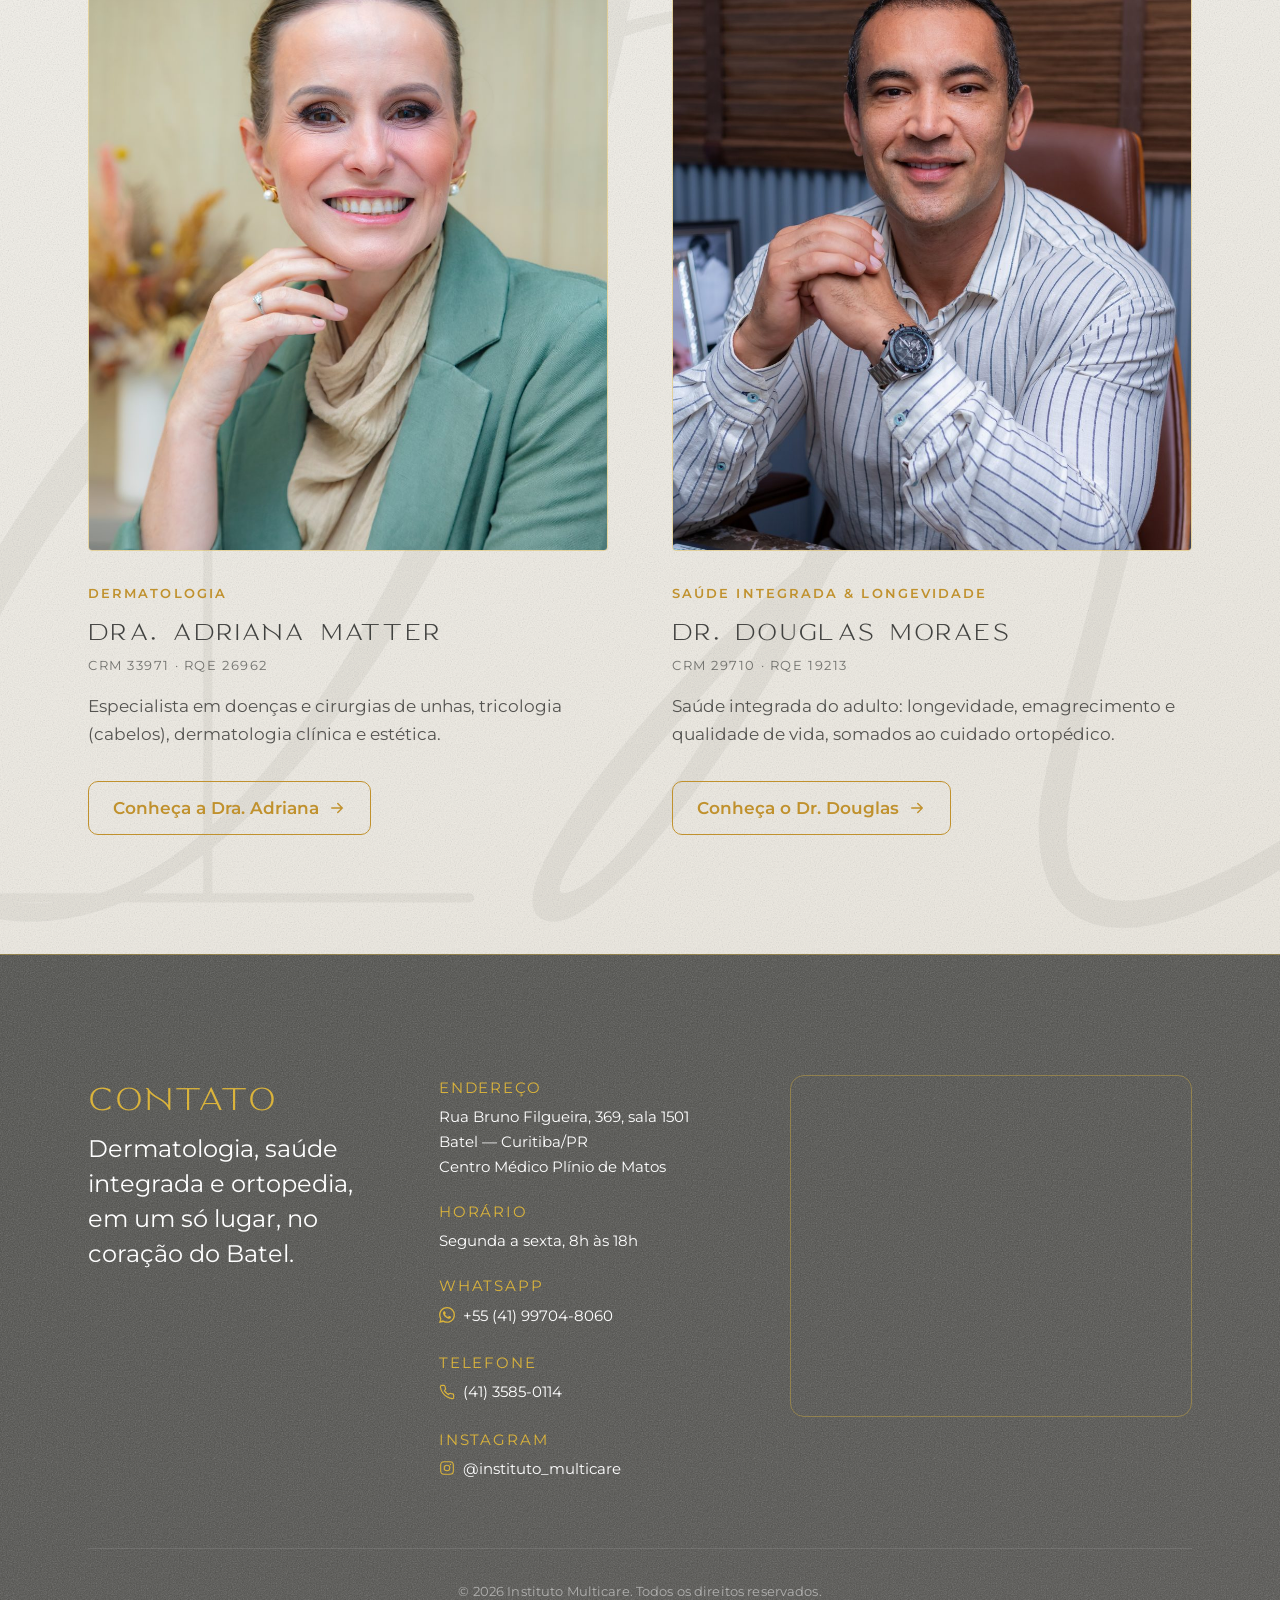
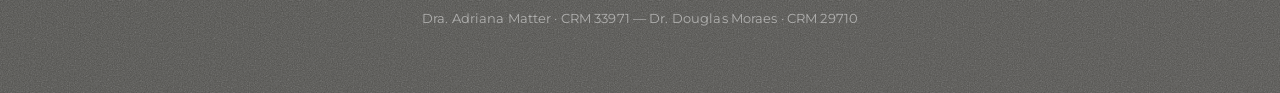
==== commit 61042374: "Adiciona botão de Instagram na hero e ajusta texto de ortopedia - Botão "Acesse" com ícone do Instag" ====
--- a/index.html
+++ b/index.html
@@ -132,6 +132,19 @@
               >Agende sua consulta!</a
             >
             <a class="btn btn--ghost" href="#contato">Fale conosco</a>
+          </div>
+          <div class="hero__social reveal" style="--reveal-delay: 0.32s">
+            <span class="hero__social-text">Acompanhe-nos pelo Instagram!</span>
+            <a
+              class="btn btn--ghost btn--ig"
+              href="https://www.instagram.com/instituto_multicare/"
+              target="_blank"
+              rel="noopener"
+              aria-label="Acompanhe o Instituto Multicare no Instagram"
+            >
+              <svg viewBox="0 0 24 24" fill="none" aria-hidden="true" focusable="false"><rect x="2.5" y="2.5" width="19" height="19" rx="5" stroke="currentColor" stroke-width="1.6"/><circle cx="12" cy="12" r="4.2" stroke="currentColor" stroke-width="1.6"/><circle cx="17.3" cy="6.7" r="1.1" fill="currentColor"/></svg>
+              Acesse
+            </a>
           </div>
           </div>
         </div>
--- a/assets/css/styles.css
+++ b/assets/css/styles.css
@@ -547,6 +547,28 @@
   flex-wrap: wrap;
   gap: var(--space-sm);
   margin-top: var(--space-sm);
+}
+/* Chamada de Instagram no hero: frase à esquerda + botão à direita.
+   Secundário ao CTA principal — reaproveita o .btn--ghost (dourado
+   estrutural) e o ícone do rodapé. Fica logo abaixo dos botões. */
+.hero__social {
+  display: flex;
+  align-items: center;
+  flex-wrap: wrap;
+  gap: var(--space-sm);
+  margin-top: calc(-1 * var(--space-md) + var(--space-sm));
+}
+.hero__social-text {
+  font-size: 0.95rem;
+  color: var(--slate);
+}
+.btn--ig {
+  padding: 0.6rem 1.25rem;
+}
+.btn--ig svg {
+  width: 18px;
+  height: 18px;
+  color: var(--gold-deep);
 }
 .hero__credentials {
   font-family: var(--font-body);
